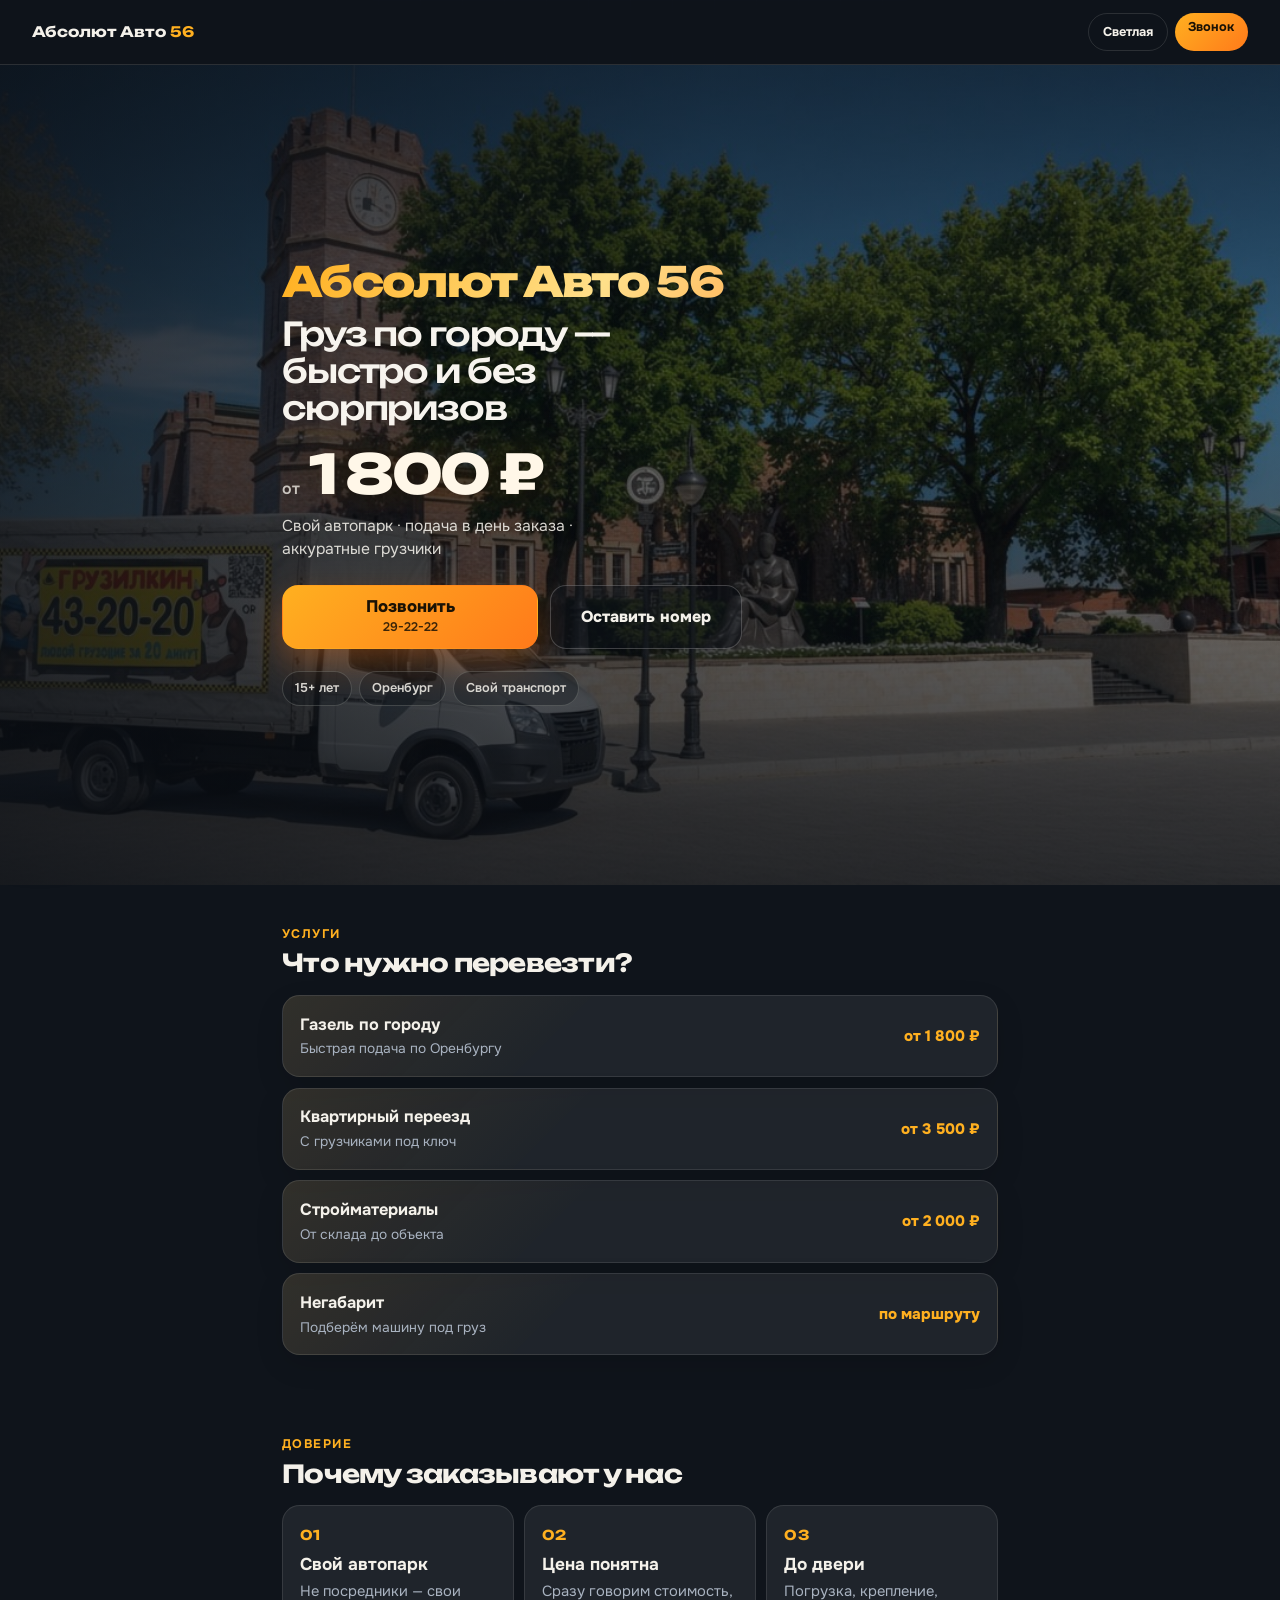
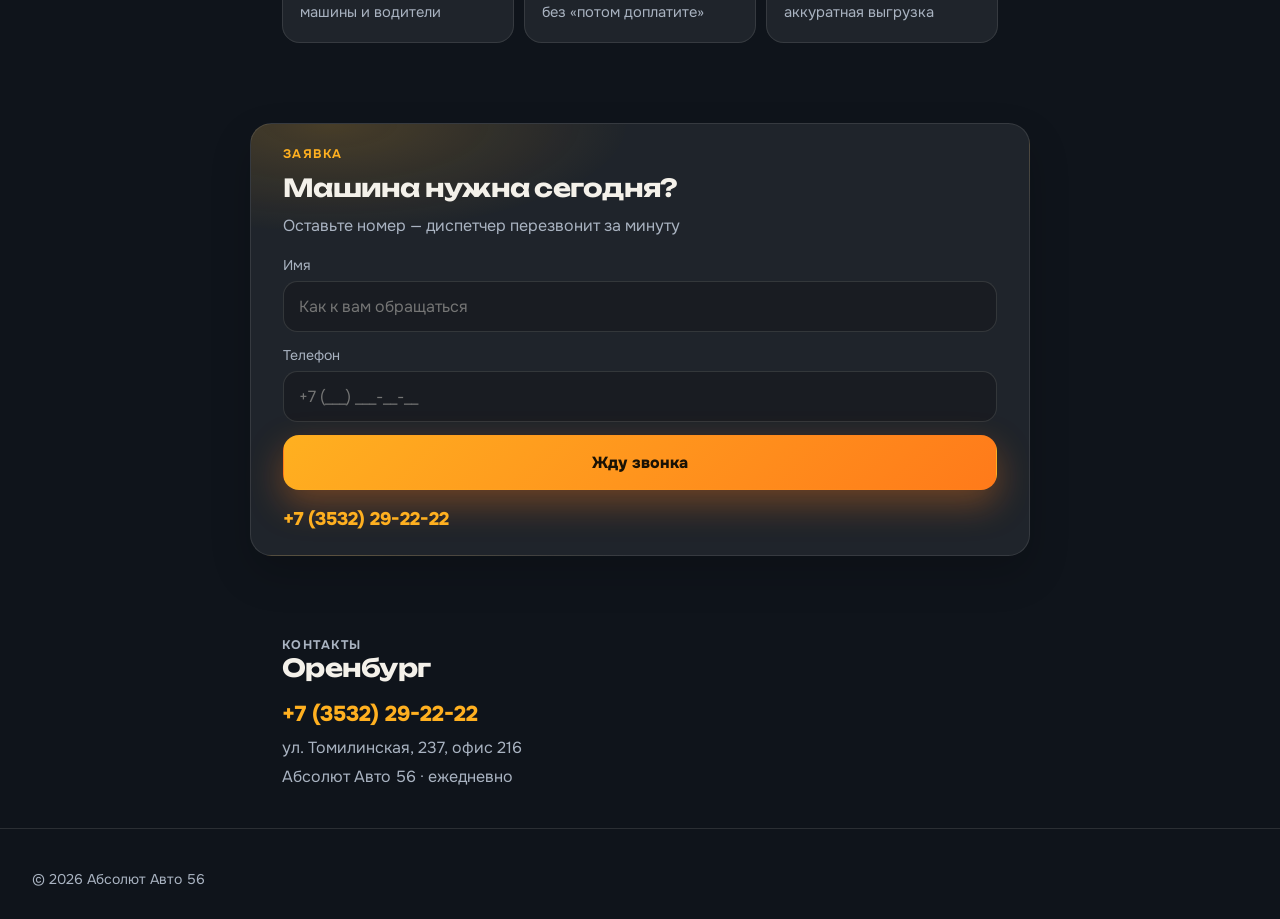
==== index.html @ f1fc77ab "Hero from user Naberezhnaya museum panoramas with gazelle." ====
<!DOCTYPE html>
<html lang="ru" data-theme="dark">
<head>
  <meta charset="UTF-8" />
  <meta name="viewport" content="width=device-width, initial-scale=1, viewport-fit=cover" />
  <title>Абсолют Авто 56 — грузоперевозки в Оренбурге</title>
  <script>
    (function () {
      try {
        var saved = localStorage.getItem("absavto-theme");
        if (saved === "dark" || saved === "light") {
          document.documentElement.setAttribute("data-theme", saved);
        }
      } catch (e) {}
    })();
  </script>
  <link rel="preconnect" href="https://fonts.googleapis.com" />
  <link rel="preconnect" href="https://fonts.gstatic.com" crossorigin />
  <link href="https://fonts.googleapis.com/css2?family=Onest:wght@400;500;600;700;800&family=Unbounded:wght@500;700;800&display=swap" rel="stylesheet" />
  <link rel="stylesheet" href="styles.css" />
</head>
<body>
  <div class="atmosphere" aria-hidden="true">
    <div class="atm-orb atm-orb-a"></div>
    <div class="atm-orb atm-orb-b"></div>
    <div class="atm-grid"></div>
    <div class="atm-road"></div>
  </div>

  <header class="top">
    <a class="brand-mark" href="#top">Абсолют Авто <span>56</span></a>
    <div class="top-actions">
      <button type="button" class="theme-toggle" id="themeToggle" aria-label="Сменить тему">
        <span class="when-light">Тёмная</span>
        <span class="when-dark">Светлая</span>
      </button>
      <a class="top-call" href="tel:+73532292222">Звонок</a>
    </div>
  </header>

  <main id="top">
    <section class="hero">
      <div class="hero-bg" aria-hidden="true">
        <img
          src="assets/hero-gazel-naberezhnaya-v2.jpg"
          alt=""
          width="1280"
          height="720"
          decoding="async"
          fetchpriority="high"
        />
      </div>
      <div class="hero-inner">
        <p class="brand-hero">Абсолют Авто 56</p>
        <h1>Груз по городу — быстро и без сюрпризов</h1>
        <div class="price-block">
          <span class="price-label">от</span>
          <span class="price-value">1 800 ₽</span>
        </div>
        <p class="lead">Свой автопарк · подача в день заказа · аккуратные грузчики</p>
        <div class="cta-row">
          <a class="btn btn-primary" href="tel:+73532292222">
            <span>Позвонить</span>
            <small>29-22-22</small>
          </a>
          <a class="btn btn-ghost" href="#order">Оставить номер</a>
        </div>
        <ul class="hero-pills" aria-label="Коротко о компании">
          <li>15+ лет</li>
          <li>Оренбург</li>
          <li>Свой транспорт</li>
        </ul>
      </div>
    </section>

    <section class="services" id="services">
      <div class="section-head">
        <p class="eyebrow">Услуги</p>
        <h2>Что нужно перевезти?</h2>
      </div>
      <ul class="service-list">
        <li>
          <div>
            <h3>Газель по городу</h3>
            <p>Быстрая подача по Оренбургу</p>
          </div>
          <span class="service-price">от 1 800 ₽</span>
        </li>
        <li>
          <div>
            <h3>Квартирный переезд</h3>
            <p>С грузчиками под ключ</p>
          </div>
          <span class="service-price">от 3 500 ₽</span>
        </li>
        <li>
          <div>
            <h3>Стройматериалы</h3>
            <p>От склада до объекта</p>
          </div>
          <span class="service-price">от 2 000 ₽</span>
        </li>
        <li>
          <div>
            <h3>Негабарит</h3>
            <p>Подберём машину под груз</p>
          </div>
          <span class="service-price">по маршруту</span>
        </li>
      </ul>
    </section>

    <section class="trust" id="why">
      <div class="section-head">
        <p class="eyebrow">Доверие</p>
        <h2>Почему заказывают у нас</h2>
      </div>
      <div class="trust-grid">
        <article>
          <span class="trust-num">01</span>
          <strong>Свой автопарк</strong>
          <p>Не посредники — свои машины и водители</p>
        </article>
        <article>
          <span class="trust-num">02</span>
          <strong>Цена понятна</strong>
          <p>Сразу говорим стоимость, без «потом доплатите»</p>
        </article>
        <article>
          <span class="trust-num">03</span>
          <strong>До двери</strong>
          <p>Погрузка, крепление, аккуратная выгрузка</p>
        </article>
      </div>
    </section>

    <section class="order" id="order">
      <div class="order-panel">
        <p class="eyebrow">Заявка</p>
        <h2>Машина нужна сегодня?</h2>
        <p class="order-lead">Оставьте номер — диспетчер перезвонит за минуту</p>
        <form class="order-form" action="#" method="post">
          <label>
            Имя
            <input type="text" name="name" placeholder="Как к вам обращаться" autocomplete="name" />
          </label>
          <label>
            Телефон
            <input type="tel" name="phone" inputmode="tel" placeholder="+7 (___) ___-__-__" autocomplete="tel" required />
          </label>
          <button class="btn btn-primary" type="submit">Жду звонка</button>
        </form>
        <a class="order-phone" href="tel:+73532292222">+7 (3532) 29-22-22</a>
      </div>
    </section>

    <section class="contacts" id="contacts">
      <div class="section-head">
        <p class="eyebrow">Контакты</p>
        <h2>Оренбург</h2>
      </div>
      <address>
        <a class="contacts-phone" href="tel:+73532292222">+7 (3532) 29-22-22</a>
        <p>ул. Томилинская, 237, офис 216</p>
        <p>Абсолют Авто 56 · ежедневно</p>
      </address>
    </section>
  </main>

  <footer class="foot">
    <p>© <span id="year"></span> Абсолют Авто 56</p>
  </footer>

  <a class="call-bar" href="tel:+73532292222">
    <span>Позвонить</span>
    <strong>29-22-22</strong>
  </a>
  <script src="script.js"></script>
</body>
</html>
---- styles.css ----
:root {
  --bg: #0f141b;
  --bg-soft: #171e28;
  --ink: #f4f1ea;
  --muted: #a9b3c1;
  --line: rgba(244, 241, 234, 0.12);
  --accent: #ffb020;
  --accent-2: #ff7a1a;
  --accent-ink: #1a1205;
  --top-bg: rgba(15, 20, 27, 0.82);
  --panel: rgba(255, 255, 255, 0.045);
  --panel-strong: rgba(255, 255, 255, 0.07);
  --panel-border: rgba(255, 255, 255, 0.1);
  --font: "Onest", system-ui, sans-serif;
  --display: "Unbounded", "Onest", sans-serif;
  --pad: 1.15rem;
  --max: 720px;
  --safe-bottom: env(safe-area-inset-bottom, 0px);
  --radius: 1.1rem;
}

html[data-theme="light"] {
  --bg: #f3f6f9;
  --bg-soft: #ffffff;
  --ink: #121820;
  --muted: #5a6675;
  --line: rgba(18, 24, 32, 0.1);
  --accent: #e89100;
  --accent-2: #ff6a00;
  --accent-ink: #ffffff;
  --top-bg: rgba(243, 246, 249, 0.88);
  --panel: #ffffff;
  --panel-strong: #ffffff;
  --panel-border: rgba(18, 24, 32, 0.08);
}

*,
*::before,
*::after {
  box-sizing: border-box;
}

html {
  scroll-behavior: smooth;
  color-scheme: dark;
}

html[data-theme="light"] {
  color-scheme: light;
}

body {
  margin: 0;
  min-height: 100%;
  font-family: var(--font);
  color: var(--ink);
  background: var(--bg);
  line-height: 1.45;
  padding-bottom: calc(5.4rem + var(--safe-bottom));
  -webkit-tap-highlight-color: transparent;
  transition: background 0.25s ease, color 0.25s ease;
}

.atmosphere {
  position: fixed;
  inset: 0;
  z-index: -1;
  overflow: hidden;
  pointer-events: none;
}

.atm-orb {
  position: absolute;
  border-radius: 50%;
  filter: blur(40px);
  opacity: 0.7;
}

.atm-orb-a {
  width: 280px;
  height: 280px;
  top: 55vh;
  right: -40px;
  opacity: 0.35;
  background: radial-gradient(circle, rgba(255, 176, 32, 0.45), transparent 70%);
  animation: drift 10s ease-in-out infinite;
}

.atm-orb-b {
  width: 240px;
  height: 240px;
  top: 70%;
  left: -80px;
  opacity: 0.28;
  background: radial-gradient(circle, rgba(70, 120, 180, 0.3), transparent 70%);
  animation: drift 12s ease-in-out infinite reverse;
}

.atm-grid {
  position: absolute;
  inset: 0;
  background-image:
    linear-gradient(rgba(255, 255, 255, 0.035) 1px, transparent 1px),
    linear-gradient(90deg, rgba(255, 255, 255, 0.035) 1px, transparent 1px);
  background-size: 42px 42px;
  mask-image: radial-gradient(circle at 50% 20%, #000 10%, transparent 70%);
  opacity: 0.5;
}

html[data-theme="light"] .atm-grid {
  background-image:
    linear-gradient(rgba(18, 24, 32, 0.04) 1px, transparent 1px),
    linear-gradient(90deg, rgba(18, 24, 32, 0.04) 1px, transparent 1px);
}

.atm-road {
  position: absolute;
  left: -10%;
  right: -10%;
  bottom: 18%;
  height: 2px;
  background: repeating-linear-gradient(
    90deg,
    var(--accent) 0 28px,
    transparent 28px 52px
  );
  opacity: 0.22;
  transform: rotate(-6deg);
}

a {
  color: inherit;
  text-decoration: none;
}

.top {
  position: sticky;
  top: 0;
  z-index: 30;
  display: flex;
  justify-content: space-between;
  align-items: center;
  gap: 0.6rem;
  padding: 0.8rem var(--pad);
  padding-top: calc(0.8rem + env(safe-area-inset-top, 0px));
  background: var(--top-bg);
  backdrop-filter: blur(16px);
  border-bottom: 1px solid var(--line);
}

.brand-mark {
  font-family: var(--display);
  font-weight: 700;
  font-size: 0.9rem;
}

.brand-mark span {
  color: var(--accent);
}

.top-actions {
  display: flex;
  gap: 0.45rem;
  align-items: center;
}

.theme-toggle,
.top-call {
  min-height: 2.4rem;
  border-radius: 999px;
  font: inherit;
  font-size: 0.8rem;
  font-weight: 700;
  padding: 0.35rem 0.85rem;
  cursor: pointer;
}

.theme-toggle {
  border: 1px solid var(--line);
  background: transparent;
  color: var(--ink);
}

.theme-toggle .when-light {
  display: none;
}

html[data-theme="light"] .theme-toggle .when-light {
  display: inline;
}

html[data-theme="light"] .theme-toggle .when-dark {
  display: none;
}

.top-call {
  border: none;
  background: linear-gradient(135deg, var(--accent), var(--accent-2));
  color: var(--accent-ink);
}

.hero {
  position: relative;
  isolation: isolate;
  min-height: calc(100svh - 4.4rem);
  display: flex;
  flex-direction: column;
  justify-content: flex-end;
  padding: 0;
  overflow: hidden;
  color: #f4f1ea;
}

.hero-bg {
  position: absolute;
  inset: 0;
  z-index: 0;
}

.hero-bg img {
  width: 100%;
  height: 100%;
  object-fit: cover;
  object-position: 52% 62%;
  transform: scale(1.04);
  animation: hero-ken 18s ease-in-out infinite alternate;
}

.hero-bg::after {
  content: "";
  position: absolute;
  inset: 0;
  background:
    linear-gradient(
      180deg,
      rgba(10, 14, 20, 0.58) 0%,
      rgba(10, 14, 20, 0.28) 38%,
      rgba(10, 14, 20, 0.78) 100%
    ),
    linear-gradient(
      105deg,
      rgba(10, 14, 20, 0.82) 0%,
      rgba(10, 14, 20, 0.35) 48%,
      rgba(10, 14, 20, 0.2) 100%
    );
}

.hero-inner {
  position: relative;
  z-index: 1;
  width: 100%;
  max-width: var(--max);
  margin: 0 auto;
  padding: 1.6rem var(--pad) 2.2rem;
  animation: rise 0.75s ease-out both;
}

.brand-hero {
  margin: 0;
  font-family: var(--display);
  font-size: clamp(1.85rem, 9vw, 2.6rem);
  font-weight: 800;
  letter-spacing: -0.04em;
  line-height: 0.98;
  background: linear-gradient(120deg, var(--accent) 0%, #ffe08a 45%, var(--accent-2) 100%);
  -webkit-background-clip: text;
  background-clip: text;
  color: transparent;
}

.hero h1 {
  margin: 0.85rem 0 0;
  font-family: var(--display);
  font-size: clamp(1.45rem, 6.8vw, 2.05rem);
  line-height: 1.12;
  letter-spacing: -0.035em;
  font-weight: 500;
  max-width: 13ch;
  color: #f7f4ee;
  text-shadow: 0 2px 22px rgba(0, 0, 0, 0.45);
}

.price-block {
  margin-top: 1.25rem;
  display: flex;
  align-items: baseline;
  gap: 0.55rem;
}

.price-label {
  color: var(--muted);
  font-size: 1rem;
  font-weight: 600;
}

.price-value {
  font-family: var(--display);
  font-size: clamp(2.4rem, 12vw, 3.4rem);
  font-weight: 800;
  letter-spacing: -0.05em;
  line-height: 1;
  color: #fff7e8;
  text-shadow: 0 2px 28px rgba(0, 0, 0, 0.45), 0 0 40px rgba(255, 176, 32, 0.2);
}

.hero .price-label {
  color: rgba(244, 241, 234, 0.78);
}

.lead {
  margin: 0.9rem 0 0;
  color: var(--muted);
  font-size: 0.98rem;
  max-width: 30ch;
}

.hero .lead {
  color: rgba(244, 241, 234, 0.88);
  text-shadow: 0 1px 16px rgba(0, 0, 0, 0.4);
}

.hero .btn-ghost {
  background: rgba(15, 20, 27, 0.42);
  border-color: rgba(244, 241, 234, 0.22);
  color: #f4f1ea;
  backdrop-filter: blur(8px);
}

.cta-row {
  display: grid;
  gap: 0.7rem;
  margin-top: 1.5rem;
}

.btn {
  display: inline-flex;
  flex-direction: column;
  align-items: center;
  justify-content: center;
  gap: 0.1rem;
  min-height: 3.45rem;
  padding: 0.75rem 1.1rem;
  border-radius: 1rem;
  border: 1px solid transparent;
  font: inherit;
  font-weight: 800;
  cursor: pointer;
  transition: transform 0.18s ease, box-shadow 0.18s ease;
}

.btn span {
  font-size: 1.05rem;
  line-height: 1.1;
}

.btn small {
  font-size: 0.78rem;
  font-weight: 600;
  opacity: 0.85;
}

.btn:active {
  transform: scale(0.98);
}

.btn-primary {
  background: linear-gradient(135deg, var(--accent), var(--accent-2));
  color: var(--accent-ink);
  box-shadow: 0 14px 34px rgba(255, 122, 26, 0.35);
}

.btn-ghost {
  border-color: var(--line);
  background: var(--panel);
  color: var(--ink);
  flex-direction: row;
}

.hero-pills {
  list-style: none;
  display: flex;
  flex-wrap: wrap;
  gap: 0.45rem;
  margin: 1.35rem 0 0;
  padding: 0;
}

.hero-pills li {
  padding: 0.45rem 0.75rem;
  border-radius: 999px;
  border: 1px solid rgba(244, 241, 234, 0.18);
  background: rgba(15, 20, 27, 0.4);
  font-size: 0.8rem;
  font-weight: 600;
  color: rgba(244, 241, 234, 0.86);
  backdrop-filter: blur(8px);
}

.eyebrow {
  margin: 0 0 0.4rem;
  font-size: 0.78rem;
  font-weight: 700;
  letter-spacing: 0.12em;
  text-transform: uppercase;
  color: var(--accent);
}

.section-head {
  max-width: var(--max);
  margin: 0 auto 1.05rem;
  padding: 0 var(--pad);
}

.section-head h2 {
  margin: 0;
  font-family: var(--display);
  font-size: 1.55rem;
  letter-spacing: -0.03em;
  line-height: 1.15;
}

.services,
.trust,
.order,
.contacts {
  padding: 2.5rem 0;
}

.service-list {
  list-style: none;
  margin: 0 auto;
  padding: 0 var(--pad);
  max-width: var(--max);
  display: grid;
  gap: 0.65rem;
}

.service-list li {
  display: flex;
  justify-content: space-between;
  align-items: center;
  gap: 0.9rem;
  padding: 1.05rem 1.05rem;
  border-radius: var(--radius);
  border: 1px solid var(--panel-border);
  background:
    linear-gradient(135deg, rgba(255, 176, 32, 0.08), transparent 40%),
    var(--panel-strong);
  box-shadow: 0 10px 28px rgba(0, 0, 0, 0.12);
}

html[data-theme="light"] .service-list li {
  box-shadow: 0 10px 24px rgba(18, 24, 32, 0.05);
}

.service-list h3 {
  margin: 0;
  font-size: 1.02rem;
  font-weight: 700;
}

.service-list p {
  margin: 0.2rem 0 0;
  color: var(--muted);
  font-size: 0.86rem;
}

.service-price {
  color: var(--accent);
  font-weight: 800;
  white-space: nowrap;
  font-size: 0.95rem;
}

.trust-grid {
  max-width: var(--max);
  margin: 0 auto;
  padding: 0 var(--pad);
  display: grid;
  gap: 0.65rem;
}

.trust-grid article {
  position: relative;
  padding: 1.15rem 1.05rem 1.15rem 1.05rem;
  border-radius: var(--radius);
  border: 1px solid var(--panel-border);
  background: var(--panel-strong);
  overflow: hidden;
}

.trust-num {
  display: block;
  margin-bottom: 0.45rem;
  font-family: var(--display);
  font-size: 0.85rem;
  font-weight: 700;
  color: var(--accent);
  letter-spacing: 0.04em;
}

.trust-grid strong {
  display: block;
  font-size: 1.08rem;
  margin-bottom: 0.25rem;
}

.trust-grid p {
  margin: 0;
  color: var(--muted);
  font-size: 0.92rem;
}

.order-panel {
  max-width: var(--max);
  margin: 0 auto;
  padding: 1.35rem var(--pad);
  border-radius: 1.35rem;
  border: 1px solid var(--panel-border);
  background:
    radial-gradient(500px 180px at 10% 0%, rgba(255, 176, 32, 0.18), transparent 60%),
    var(--panel-strong);
  box-shadow: 0 18px 40px rgba(0, 0, 0, 0.18);
}

.order-panel h2 {
  margin: 0.2rem 0 0;
  font-family: var(--display);
  font-size: 1.55rem;
  letter-spacing: -0.03em;
}

.order-lead {
  margin: 0.5rem 0 0;
  color: var(--muted);
}

.order-form {
  display: grid;
  gap: 0.8rem;
  margin-top: 1.15rem;
}

.order-form label {
  display: grid;
  gap: 0.35rem;
  font-size: 0.88rem;
  color: var(--muted);
}

.order-form input {
  min-height: 3.2rem;
  border-radius: 0.9rem;
  border: 1px solid var(--line);
  background: rgba(0, 0, 0, 0.2);
  color: var(--ink);
  padding: 0.7rem 0.95rem;
  font: inherit;
  font-size: 1rem;
}

html[data-theme="light"] .order-form input {
  background: #f3f6f9;
}

.order-form input:focus {
  outline: 2px solid rgba(255, 176, 32, 0.55);
  outline-offset: 1px;
}

.order-phone {
  display: inline-block;
  margin-top: 1rem;
  color: var(--accent);
  font-weight: 800;
  font-size: 1.15rem;
}

.contacts address {
  max-width: var(--max);
  margin: 0 auto;
  padding: 0 var(--pad);
  font-style: normal;
  display: grid;
  gap: 0.35rem;
}

.contacts-phone {
  color: var(--accent);
  font-weight: 800;
  font-size: 1.35rem;
}

.contacts p {
  margin: 0;
  color: var(--muted);
}

.foot {
  padding: 1.6rem var(--pad) calc(1rem + var(--safe-bottom));
  border-top: 1px solid var(--line);
  color: var(--muted);
  font-size: 0.88rem;
}

.call-bar {
  position: fixed;
  left: 0.75rem;
  right: 0.75rem;
  bottom: calc(0.7rem + var(--safe-bottom));
  z-index: 40;
  display: flex;
  align-items: center;
  justify-content: center;
  gap: 0.55rem;
  min-height: 3.35rem;
  border-radius: 999px;
  background: linear-gradient(135deg, var(--accent), var(--accent-2));
  color: var(--accent-ink);
  font-weight: 800;
  box-shadow: 0 16px 36px rgba(255, 122, 26, 0.4);
}

.call-bar strong {
  font-family: var(--display);
  letter-spacing: -0.02em;
}

@media (min-width: 760px) {
  :root {
    --pad: 2rem;
    --max: 780px;
  }

  .hero {
    min-height: min(92svh, 820px);
    justify-content: center;
  }

  .hero-inner {
    padding: 4.5rem var(--pad) 3.4rem;
  }

  .hero-bg img {
    object-position: 48% 58%;
  }

  .cta-row {
    grid-template-columns: 1.2fr 0.9fr;
    max-width: 460px;
  }

  .call-bar {
    display: none;
  }

  body {
    padding-bottom: 0;
  }

  .trust-grid {
    grid-template-columns: repeat(3, 1fr);
  }
}

@keyframes rise {
  from {
    opacity: 0;
    transform: translateY(18px);
  }
  to {
    opacity: 1;
    transform: translateY(0);
  }
}

@keyframes drift {
  0%,
  100% {
    transform: translate(0, 0);
  }
  50% {
    transform: translate(-16px, 12px);
  }
}

@keyframes hero-ken {
  from {
    transform: scale(1.04) translate(0, 0);
  }
  to {
    transform: scale(1.1) translate(-1.2%, 1%);
  }
}

@media (prefers-reduced-motion: reduce) {
  *,
  *::before,
  *::after {
    animation: none !important;
    transition: none !important;
  }
}
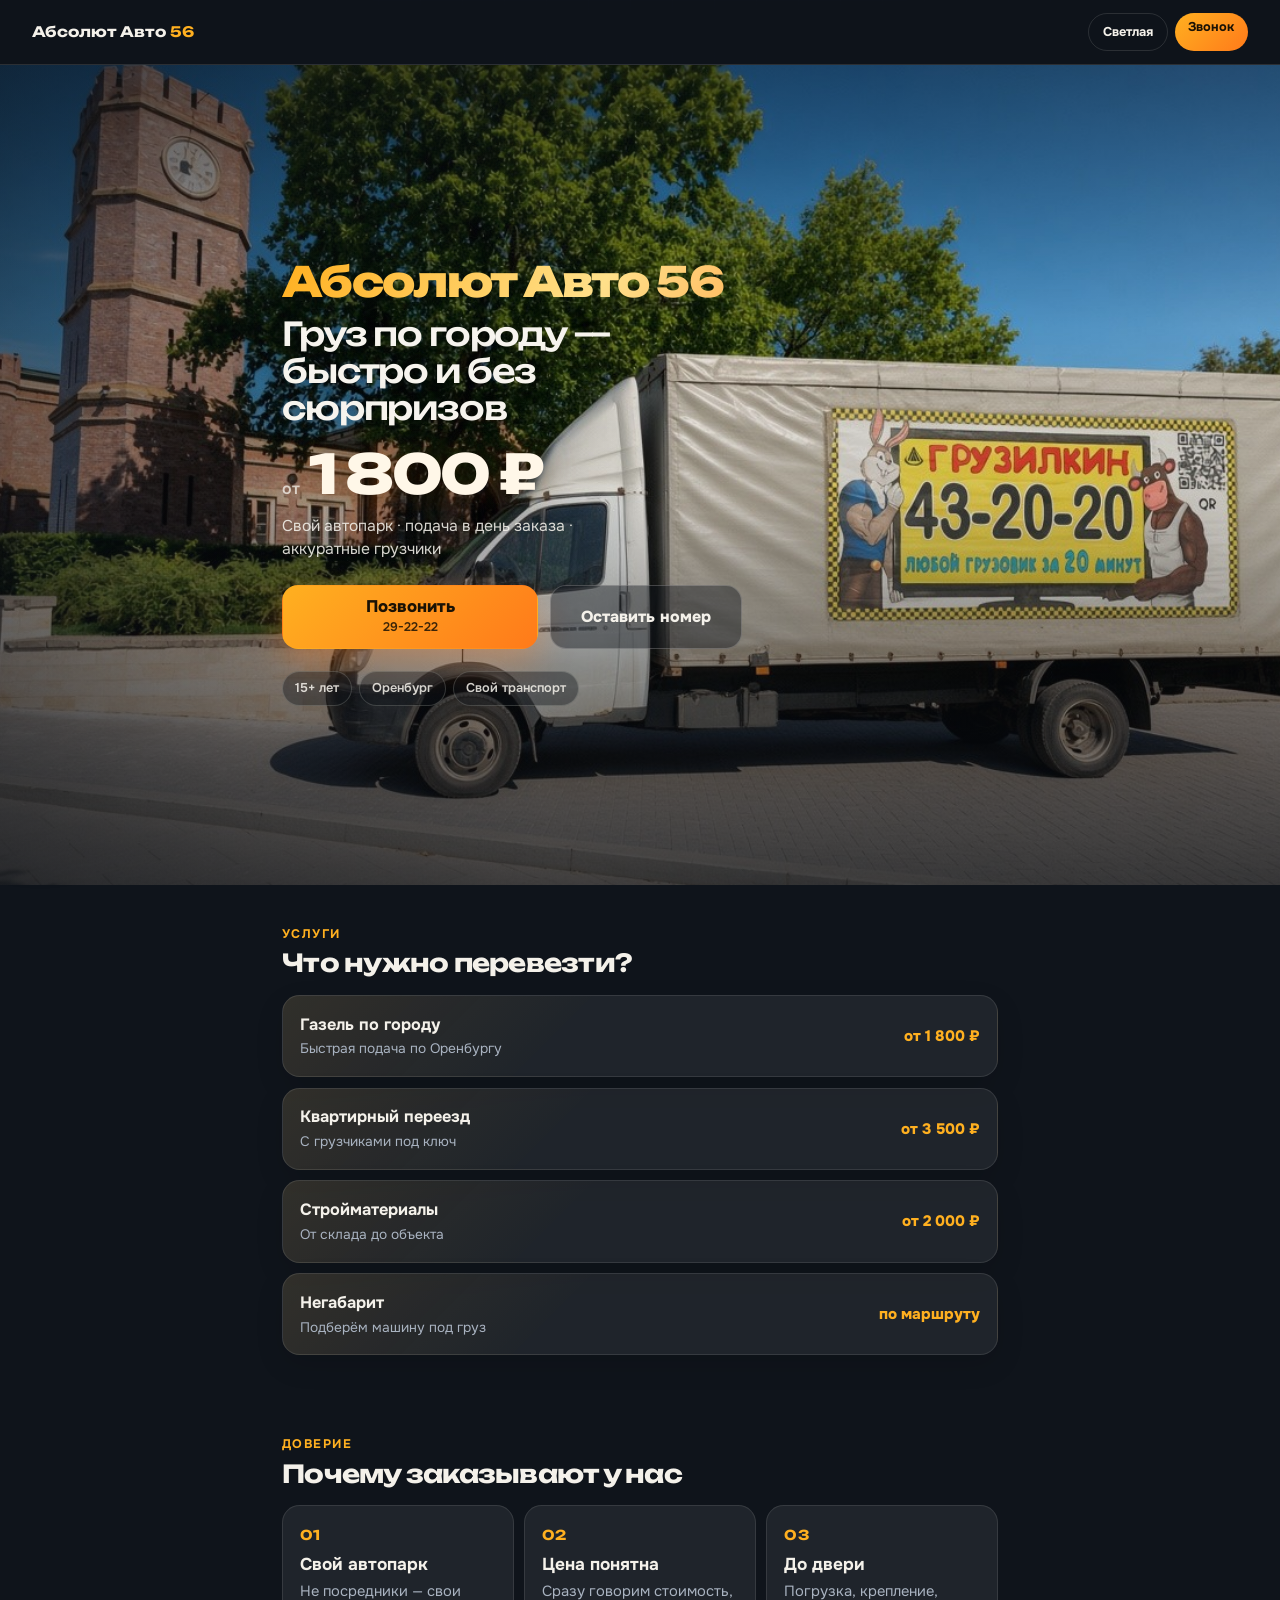
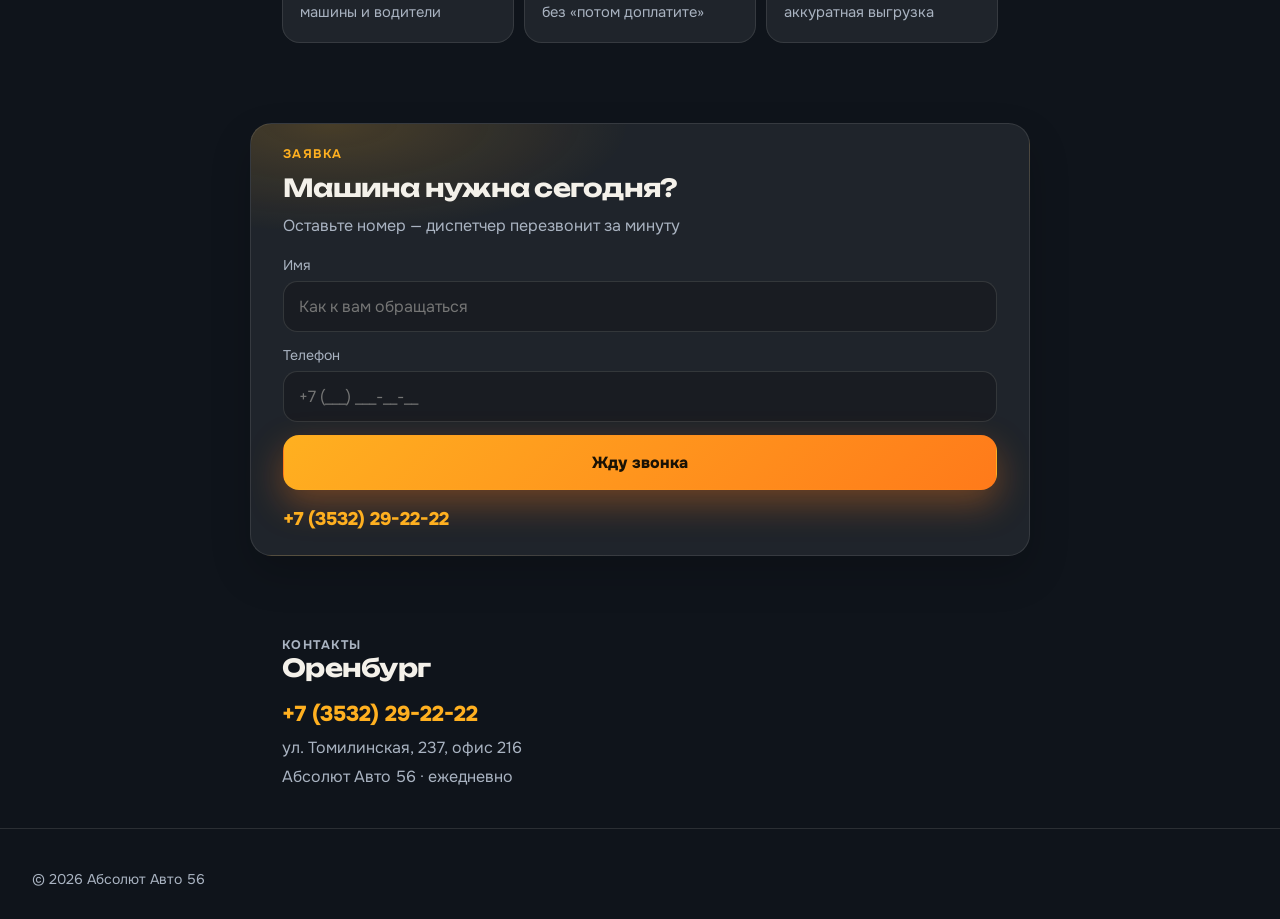
==== commit abac4e09: "Keep Gruzilkin banner readable over hero museum background." ====
--- a/index.html
+++ b/index.html
@@ -42,7 +42,7 @@
     <section class="hero">
       <div class="hero-bg" aria-hidden="true">
         <img
-          src="assets/hero-gazel-naberezhnaya-v2.jpg"
+          src="assets/hero-gazel-clear-banner.jpg"
           alt=""
           width="1280"
           height="720"
--- a/styles.css
+++ b/styles.css
@@ -221,8 +221,8 @@
   width: 100%;
   height: 100%;
   object-fit: cover;
-  object-position: 52% 62%;
-  transform: scale(1.04);
+  object-position: 62% 70%;
+  transform: scale(1.02);
   animation: hero-ken 18s ease-in-out infinite alternate;
 }
 
@@ -230,18 +230,20 @@
   content: "";
   position: absolute;
   inset: 0;
+  pointer-events: none;
   background:
     linear-gradient(
       180deg,
-      rgba(10, 14, 20, 0.58) 0%,
-      rgba(10, 14, 20, 0.28) 38%,
-      rgba(10, 14, 20, 0.78) 100%
+      rgba(10, 14, 20, 0.42) 0%,
+      rgba(10, 14, 20, 0.08) 32%,
+      rgba(10, 14, 20, 0.12) 52%,
+      rgba(10, 14, 20, 0.72) 100%
     ),
     linear-gradient(
-      105deg,
-      rgba(10, 14, 20, 0.82) 0%,
-      rgba(10, 14, 20, 0.35) 48%,
-      rgba(10, 14, 20, 0.2) 100%
+      100deg,
+      rgba(10, 14, 20, 0.55) 0%,
+      rgba(10, 14, 20, 0.18) 28%,
+      rgba(10, 14, 20, 0) 48%
     );
 }
 
@@ -642,7 +644,7 @@
   }
 
   .hero-bg img {
-    object-position: 48% 58%;
+    object-position: 58% 65%;
   }
 
   .cta-row {
@@ -686,10 +688,10 @@
 
 @keyframes hero-ken {
   from {
-    transform: scale(1.04) translate(0, 0);
+    transform: scale(1.03) translate(0, 0);
   }
   to {
-    transform: scale(1.1) translate(-1.2%, 1%);
+    transform: scale(1.07) translate(0.6%, 0.4%);
   }
 }
 
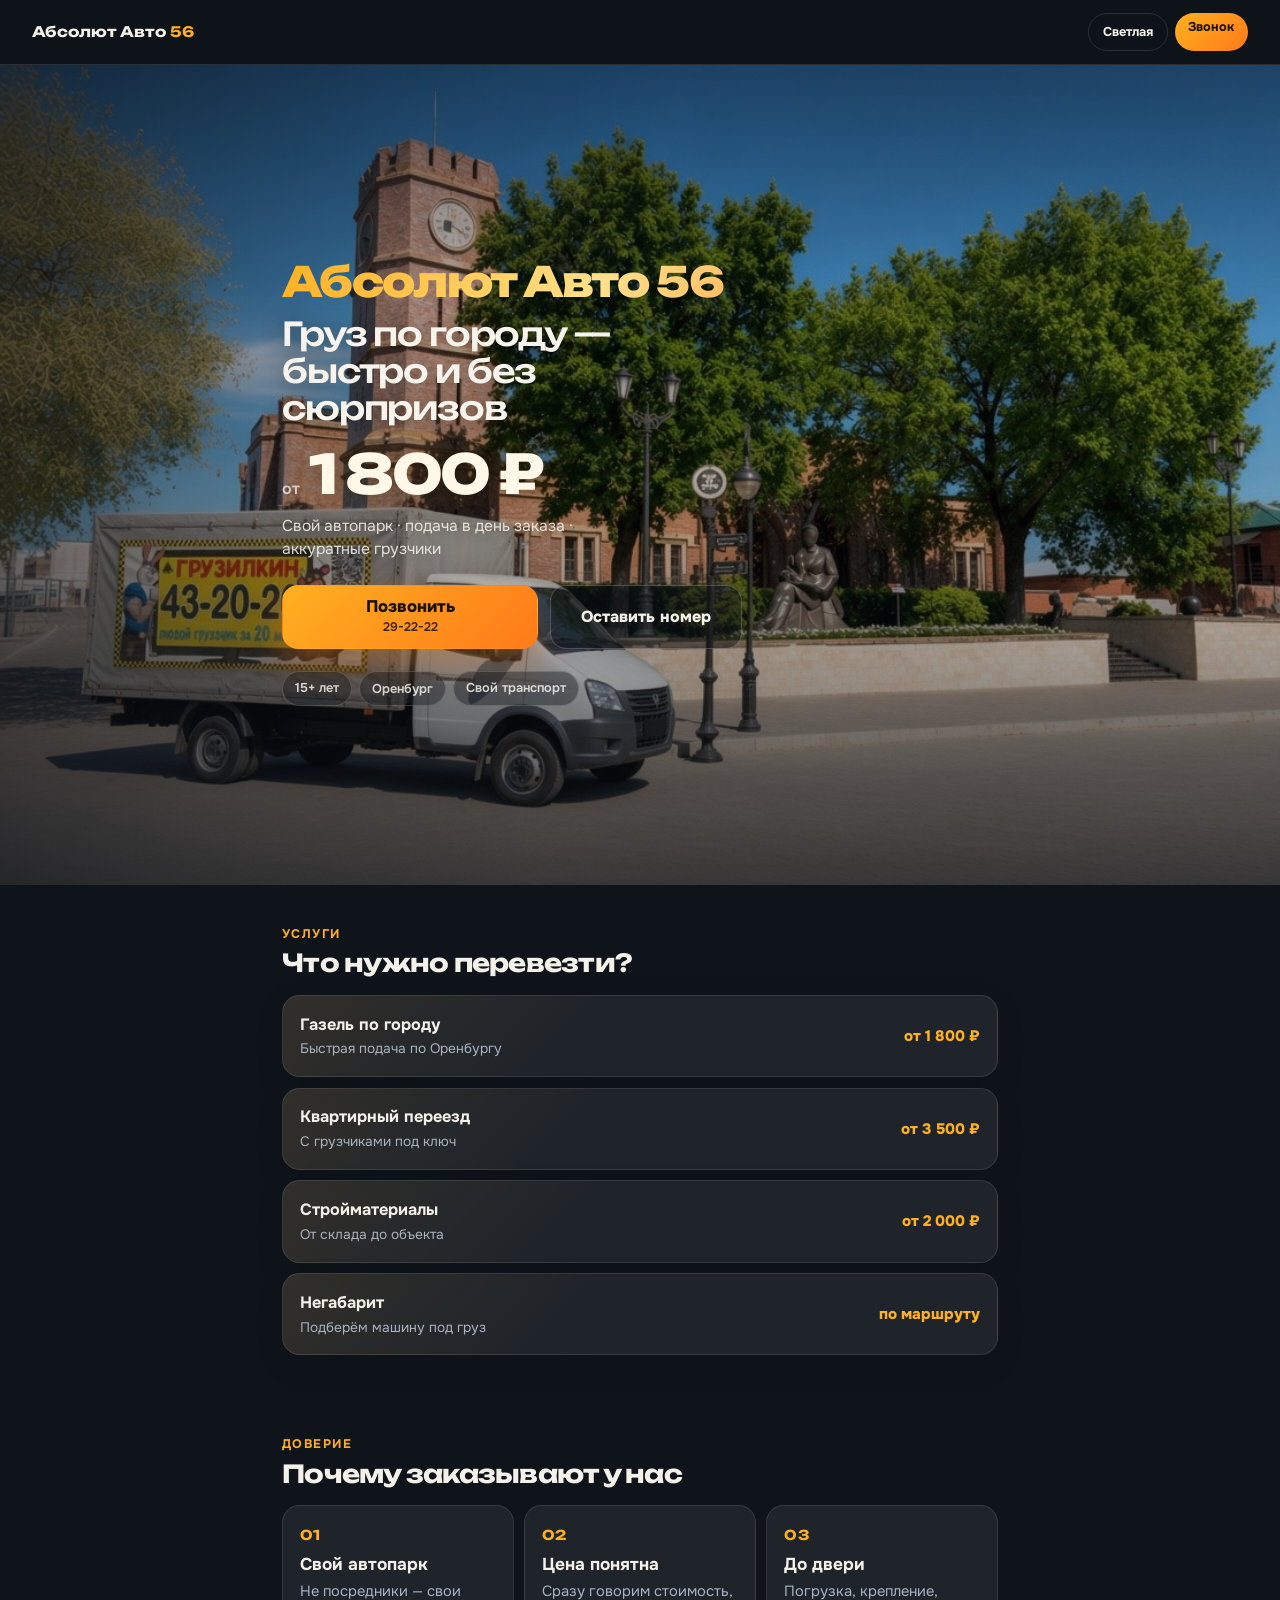
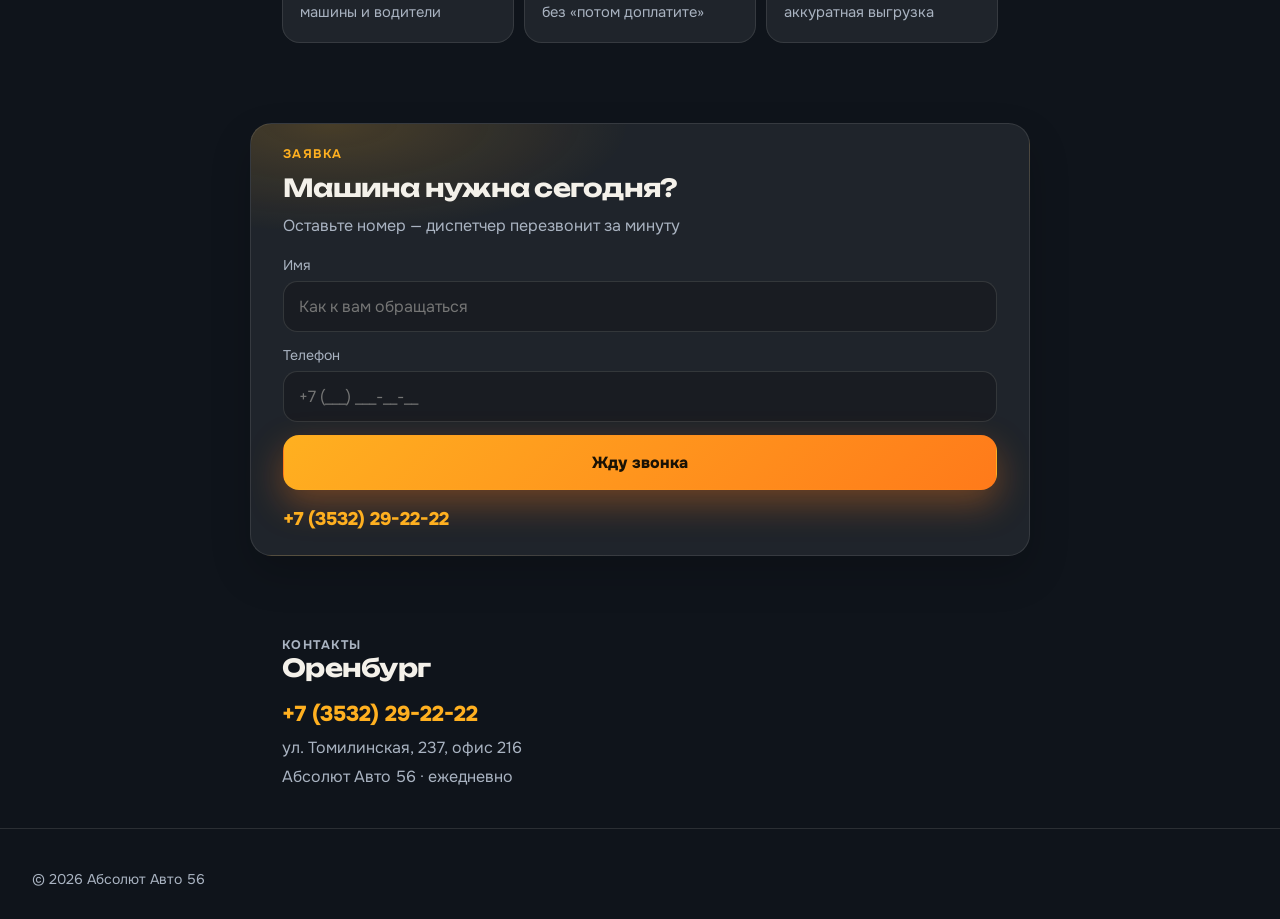
==== commit 785cd0c2: "Restore panorama hero and pull gazelle inward from the edge." ====
--- a/index.html
+++ b/index.html
@@ -42,7 +42,7 @@
     <section class="hero">
       <div class="hero-bg" aria-hidden="true">
         <img
-          src="assets/hero-gazel-clear-banner.jpg"
+          src="assets/hero-gazel-naberezhnaya-v4.jpg"
           alt=""
           width="1280"
           height="720"
--- a/styles.css
+++ b/styles.css
@@ -221,9 +221,9 @@
   width: 100%;
   height: 100%;
   object-fit: cover;
-  object-position: 62% 70%;
-  transform: scale(1.02);
-  animation: hero-ken 18s ease-in-out infinite alternate;
+  object-position: 46% 72%;
+  transform: scale(1.01);
+  animation: hero-ken 22s ease-in-out infinite alternate;
 }
 
 .hero-bg::after {
@@ -644,7 +644,7 @@
   }
 
   .hero-bg img {
-    object-position: 58% 65%;
+    object-position: 40% 65%;
   }
 
   .cta-row {
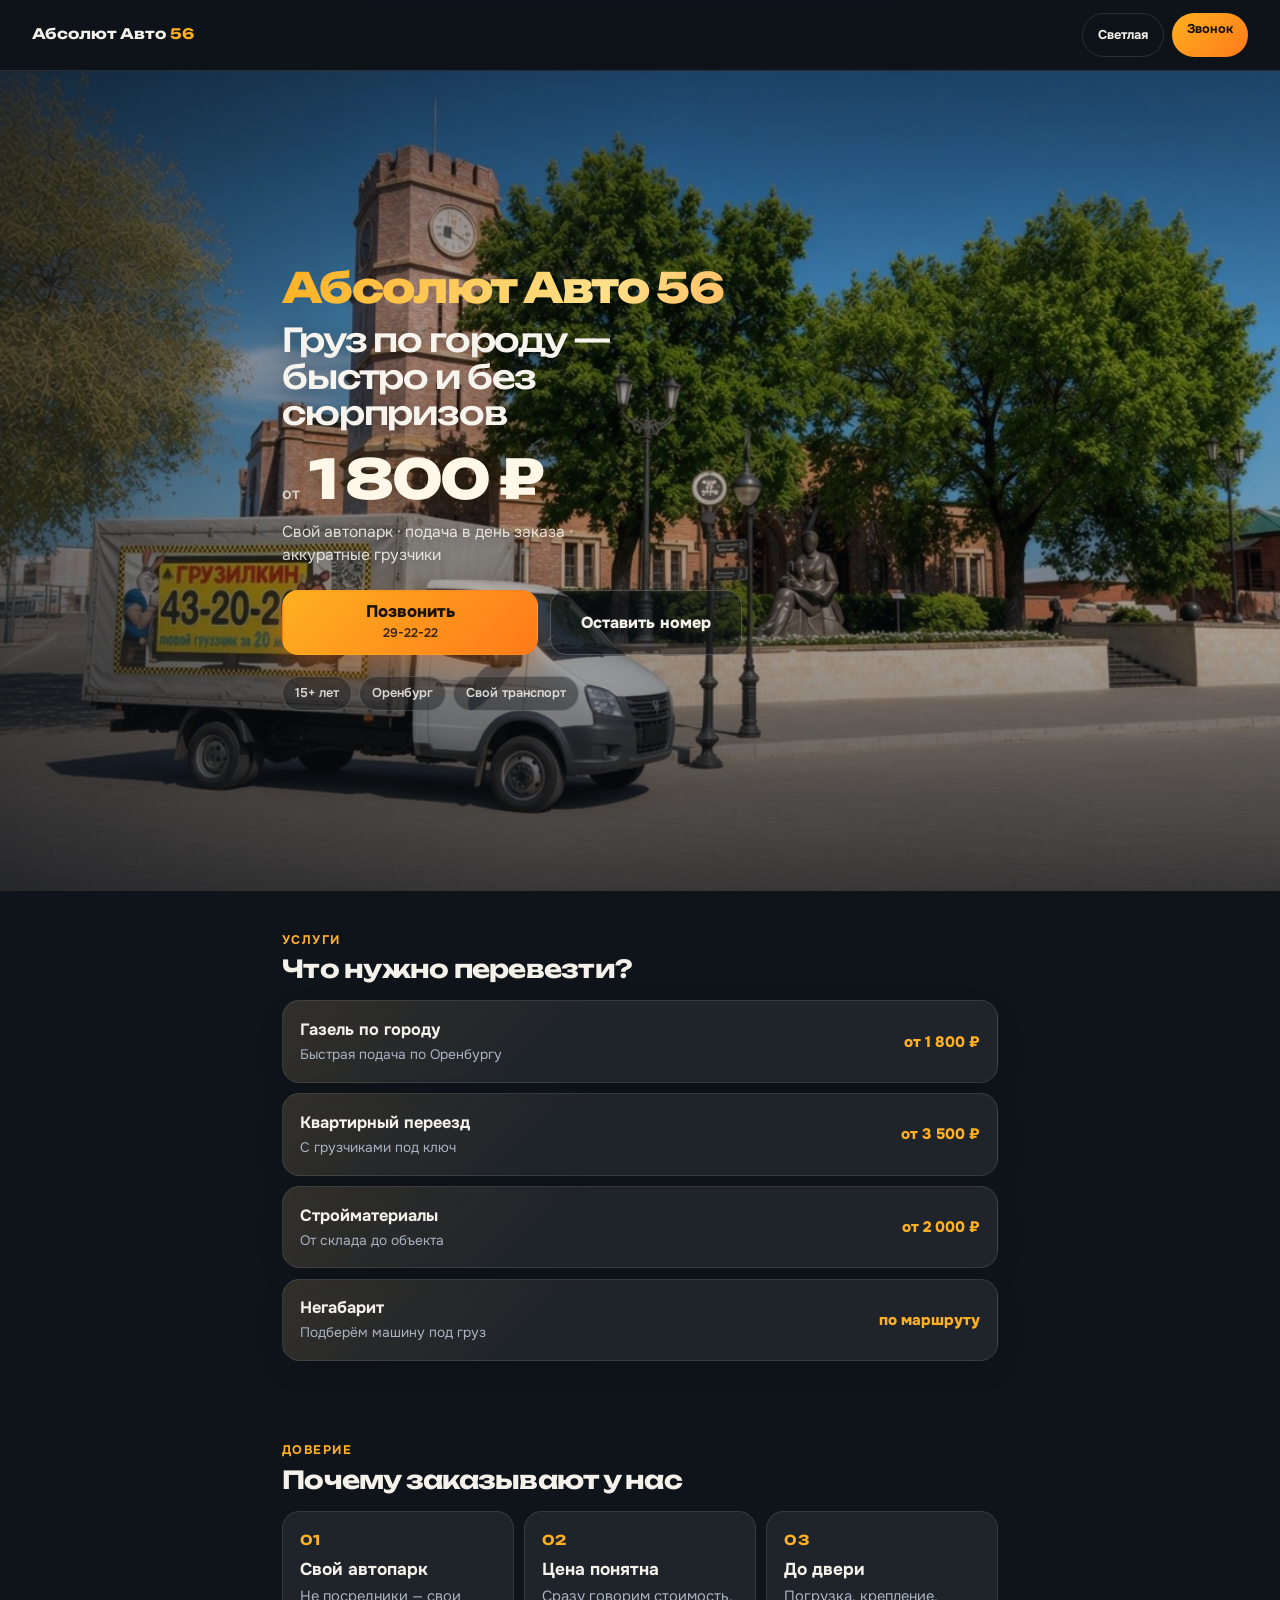
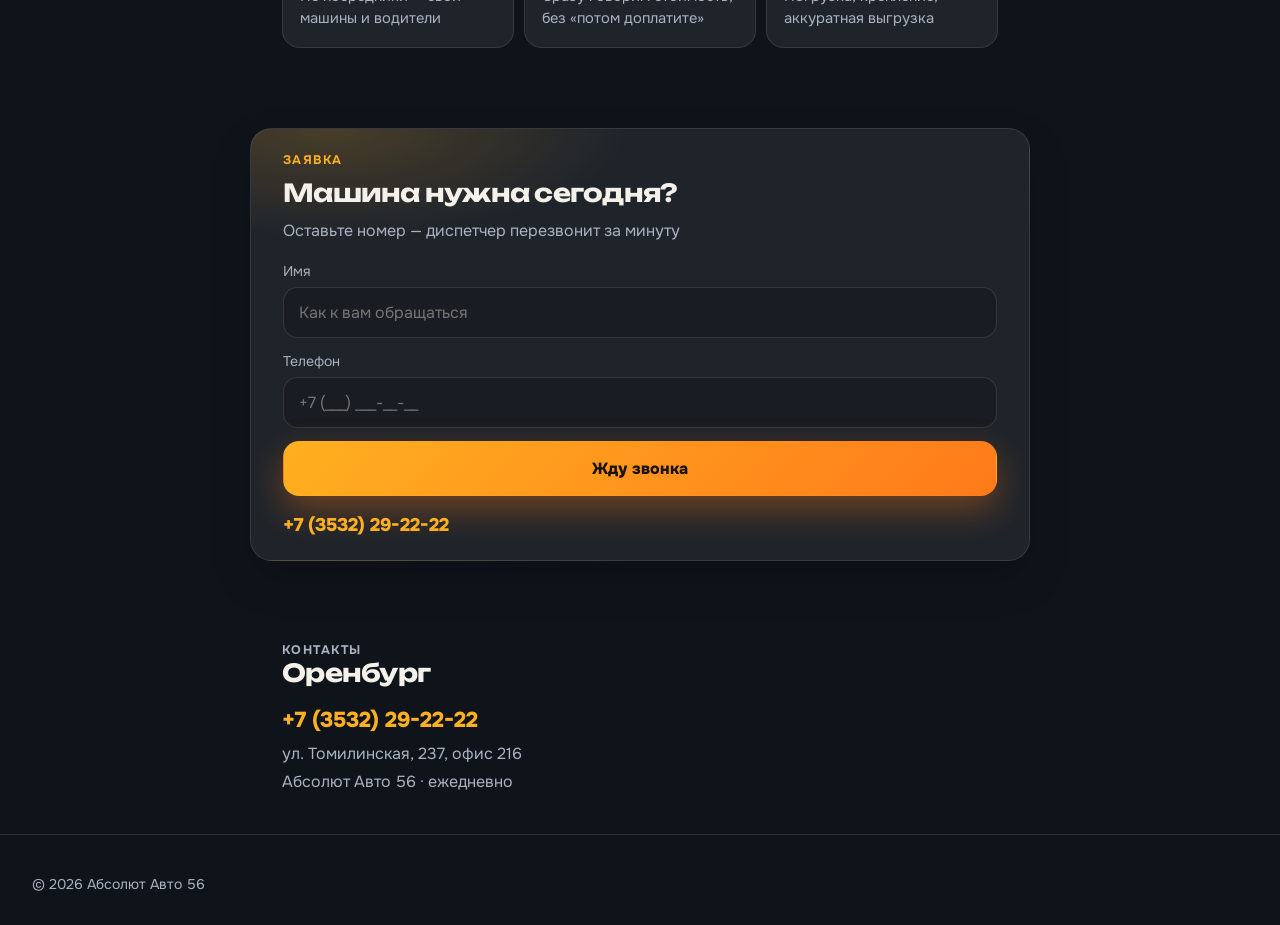
==== commit c0b412f9: "iPhone-ready preview: cache-bust assets, safe areas, hero framing." ====
--- a/index.html
+++ b/index.html
@@ -3,6 +3,11 @@
 <head>
   <meta charset="UTF-8" />
   <meta name="viewport" content="width=device-width, initial-scale=1, viewport-fit=cover" />
+  <meta name="theme-color" content="#0f141b" media="(prefers-color-scheme: dark)" />
+  <meta name="theme-color" content="#f3f6f9" media="(prefers-color-scheme: light)" />
+  <meta name="apple-mobile-web-app-capable" content="yes" />
+  <meta name="apple-mobile-web-app-status-bar-style" content="black-translucent" />
+  <meta name="format-detection" content="telephone=yes" />
   <title>Абсолют Авто 56 — грузоперевозки в Оренбурге</title>
   <script>
     (function () {
@@ -17,7 +22,7 @@
   <link rel="preconnect" href="https://fonts.googleapis.com" />
   <link rel="preconnect" href="https://fonts.gstatic.com" crossorigin />
   <link href="https://fonts.googleapis.com/css2?family=Onest:wght@400;500;600;700;800&family=Unbounded:wght@500;700;800&display=swap" rel="stylesheet" />
-  <link rel="stylesheet" href="styles.css" />
+  <link rel="stylesheet" href="styles.css?v=5" />
 </head>
 <body>
   <div class="atmosphere" aria-hidden="true">
@@ -42,7 +47,7 @@
     <section class="hero">
       <div class="hero-bg" aria-hidden="true">
         <img
-          src="assets/hero-gazel-naberezhnaya-v4.jpg"
+          src="assets/hero-gazel-naberezhnaya-v4.jpg?v=5"
           alt=""
           width="1280"
           height="720"
--- a/styles.css
+++ b/styles.css
@@ -166,13 +166,16 @@
 
 .theme-toggle,
 .top-call {
-  min-height: 2.4rem;
+  min-height: 2.75rem;
+  min-width: 2.75rem;
   border-radius: 999px;
   font: inherit;
   font-size: 0.8rem;
   font-weight: 700;
-  padding: 0.35rem 0.85rem;
+  padding: 0.45rem 0.95rem;
   cursor: pointer;
+  -webkit-user-select: none;
+  user-select: none;
 }
 
 .theme-toggle {
@@ -202,6 +205,7 @@
 .hero {
   position: relative;
   isolation: isolate;
+  min-height: calc(100vh - 4.4rem);
   min-height: calc(100svh - 4.4rem);
   display: flex;
   flex-direction: column;
@@ -221,7 +225,8 @@
   width: 100%;
   height: 100%;
   object-fit: cover;
-  object-position: 46% 72%;
+  /* iPhone portrait: keep gazelle + Gruzilkin banner in frame */
+  object-position: 38% 78%;
   transform: scale(1.01);
   animation: hero-ken 22s ease-in-out infinite alternate;
 }
@@ -253,7 +258,7 @@
   width: 100%;
   max-width: var(--max);
   margin: 0 auto;
-  padding: 1.6rem var(--pad) 2.2rem;
+  padding: 1.6rem var(--pad) calc(5.2rem + var(--safe-bottom));
   animation: rise 0.75s ease-out both;
 }
 
@@ -607,20 +612,21 @@
 
 .call-bar {
   position: fixed;
-  left: 0.75rem;
-  right: 0.75rem;
+  left: max(0.75rem, env(safe-area-inset-left, 0px));
+  right: max(0.75rem, env(safe-area-inset-right, 0px));
   bottom: calc(0.7rem + var(--safe-bottom));
   z-index: 40;
   display: flex;
   align-items: center;
   justify-content: center;
   gap: 0.55rem;
-  min-height: 3.35rem;
+  min-height: 3.5rem;
   border-radius: 999px;
   background: linear-gradient(135deg, var(--accent), var(--accent-2));
   color: var(--accent-ink);
   font-weight: 800;
   box-shadow: 0 16px 36px rgba(255, 122, 26, 0.4);
+  -webkit-tap-highlight-color: transparent;
 }
 
 .call-bar strong {
@@ -703,3 +709,17 @@
     transition: none !important;
   }
 }
+
+@supports (-webkit-touch-callout: none) {
+  .hero {
+    min-height: calc(100vh - 4.4rem);
+    min-height: -webkit-fill-available;
+    min-height: calc(100svh - 4.4rem);
+  }
+
+  .btn,
+  .call-bar,
+  .top-call {
+    cursor: default;
+  }
+}
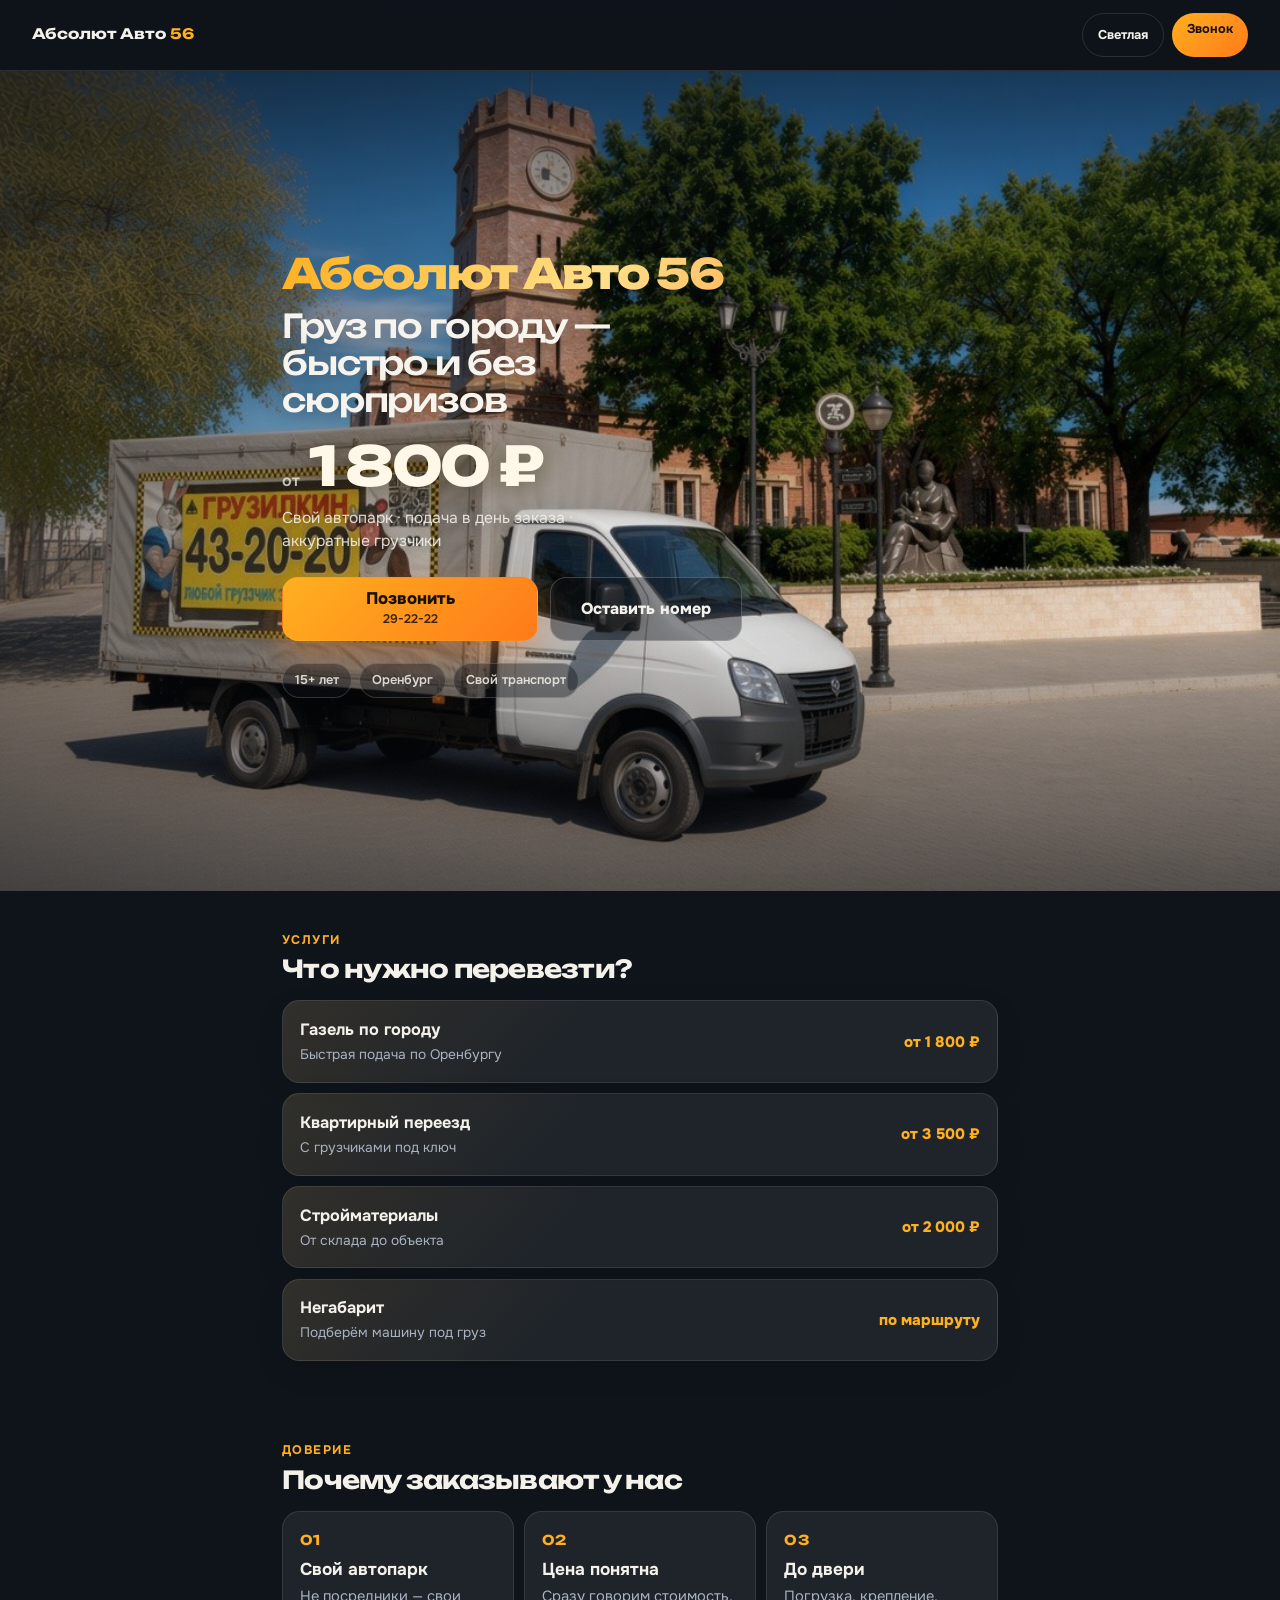
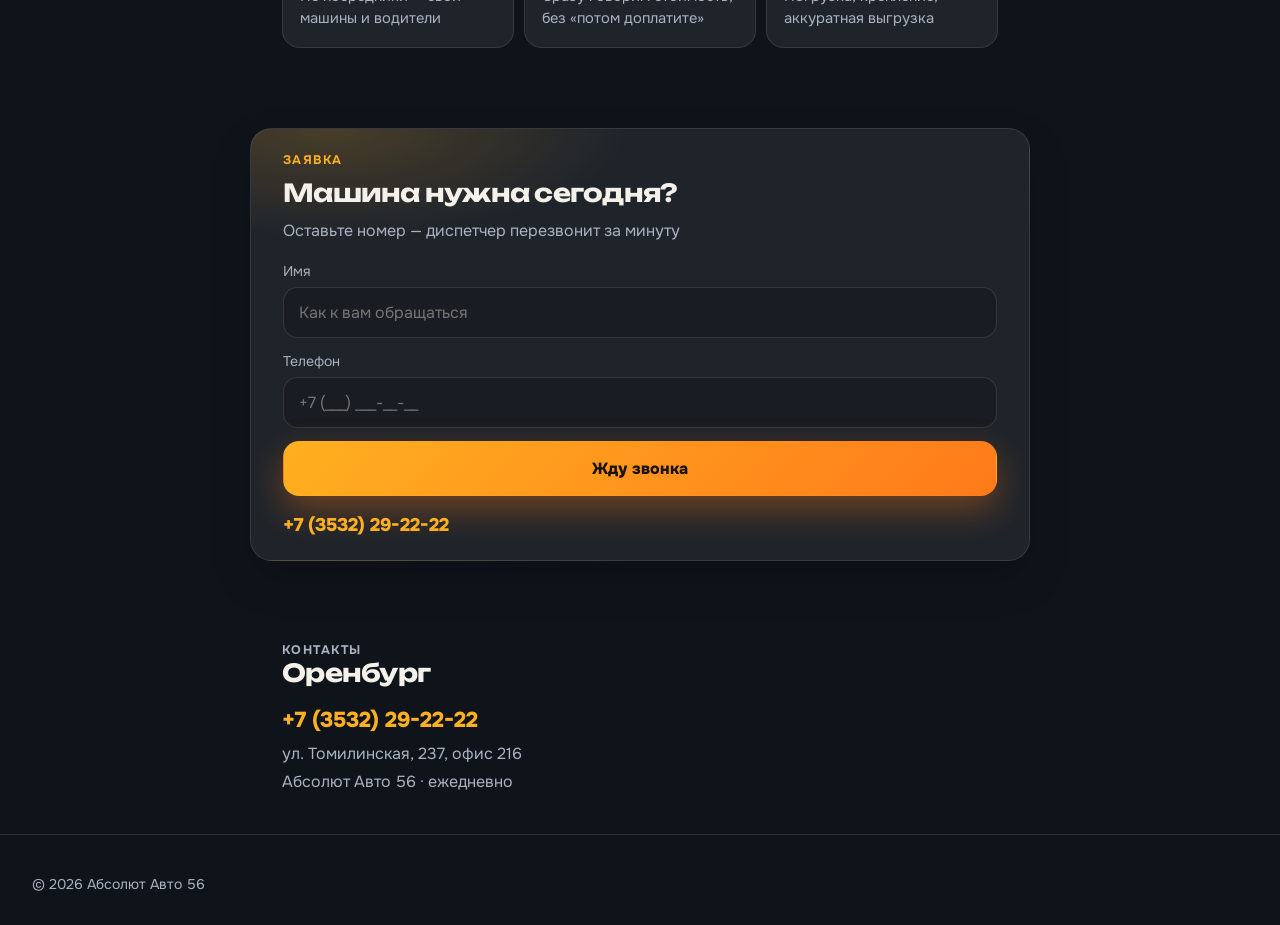
==== commit 2454ac10: "Hero: push gazelle forward, lift text, ease overlay for ad visibility." ====
--- a/index.html
+++ b/index.html
@@ -22,7 +22,7 @@
   <link rel="preconnect" href="https://fonts.googleapis.com" />
   <link rel="preconnect" href="https://fonts.gstatic.com" crossorigin />
   <link href="https://fonts.googleapis.com/css2?family=Onest:wght@400;500;600;700;800&family=Unbounded:wght@500;700;800&display=swap" rel="stylesheet" />
-  <link rel="stylesheet" href="styles.css?v=5" />
+  <link rel="stylesheet" href="styles.css?v=6" />
 </head>
 <body>
   <div class="atmosphere" aria-hidden="true">
@@ -47,7 +47,7 @@
     <section class="hero">
       <div class="hero-bg" aria-hidden="true">
         <img
-          src="assets/hero-gazel-naberezhnaya-v4.jpg?v=5"
+          src="assets/hero-gazel-forward.jpg?v=6"
           alt=""
           width="1280"
           height="720"
--- a/styles.css
+++ b/styles.css
@@ -209,7 +209,7 @@
   min-height: calc(100svh - 4.4rem);
   display: flex;
   flex-direction: column;
-  justify-content: flex-end;
+  justify-content: flex-start;
   padding: 0;
   overflow: hidden;
   color: #f4f1ea;
@@ -225,9 +225,9 @@
   width: 100%;
   height: 100%;
   object-fit: cover;
-  /* iPhone portrait: keep gazelle + Gruzilkin banner in frame */
-  object-position: 38% 78%;
-  transform: scale(1.01);
+  /* van forward; keep Gruzilkin banner readable */
+  object-position: 42% 70%;
+  transform: scale(1.02);
   animation: hero-ken 22s ease-in-out infinite alternate;
 }
 
@@ -239,16 +239,17 @@
   background:
     linear-gradient(
       180deg,
-      rgba(10, 14, 20, 0.42) 0%,
-      rgba(10, 14, 20, 0.08) 32%,
-      rgba(10, 14, 20, 0.12) 52%,
-      rgba(10, 14, 20, 0.72) 100%
+      rgba(10, 14, 20, 0.55) 0%,
+      rgba(10, 14, 20, 0.22) 18%,
+      rgba(10, 14, 20, 0.05) 42%,
+      rgba(10, 14, 20, 0.08) 68%,
+      rgba(10, 14, 20, 0.55) 100%
     ),
     linear-gradient(
-      100deg,
-      rgba(10, 14, 20, 0.55) 0%,
-      rgba(10, 14, 20, 0.18) 28%,
-      rgba(10, 14, 20, 0) 48%
+      105deg,
+      rgba(10, 14, 20, 0.4) 0%,
+      rgba(10, 14, 20, 0.12) 32%,
+      rgba(10, 14, 20, 0) 55%
     );
 }
 
@@ -258,7 +259,7 @@
   width: 100%;
   max-width: var(--max);
   margin: 0 auto;
-  padding: 1.6rem var(--pad) calc(5.2rem + var(--safe-bottom));
+  padding: clamp(1.2rem, 4vh, 2.2rem) var(--pad) calc(5.2rem + var(--safe-bottom));
   animation: rise 0.75s ease-out both;
 }
 
@@ -650,7 +651,11 @@
   }
 
   .hero-bg img {
-    object-position: 40% 65%;
+    object-position: 45% 62%;
+  }
+
+  .hero-inner {
+    padding-top: 2.8rem;
   }
 
   .cta-row {
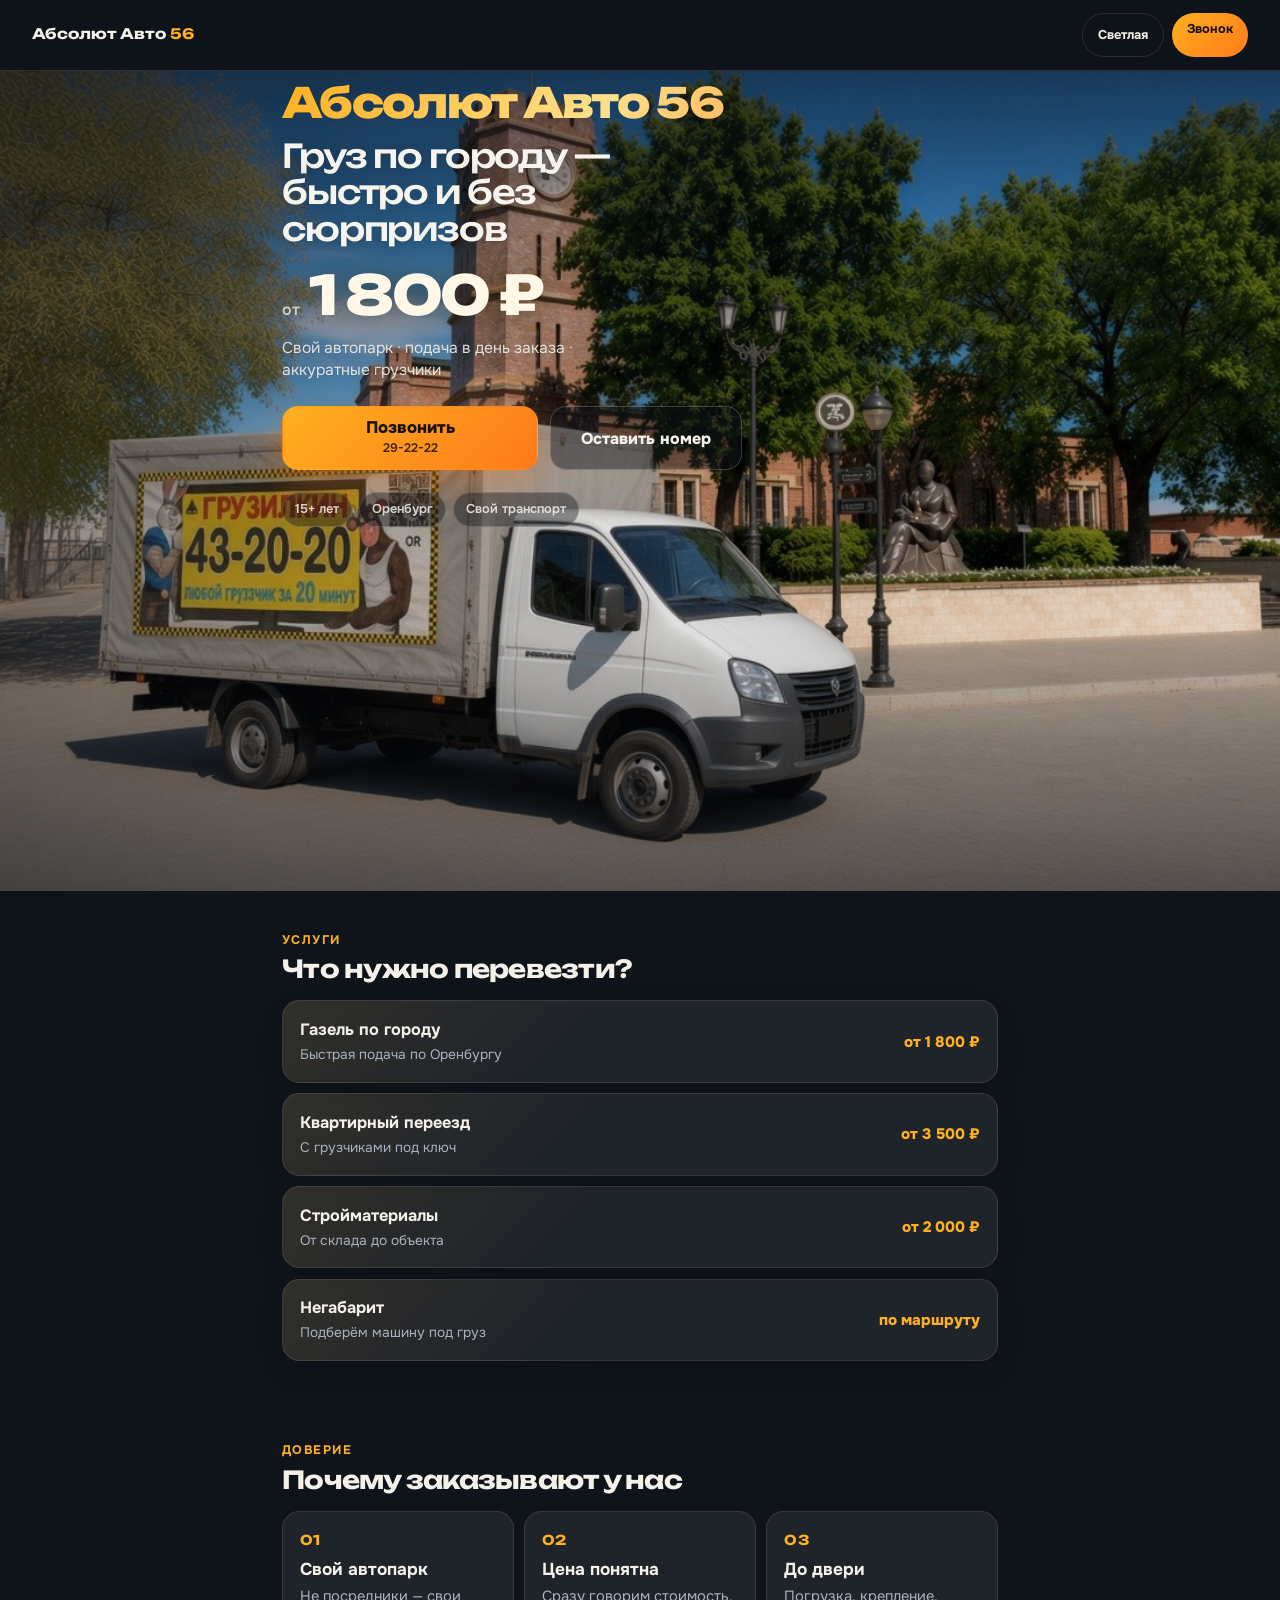
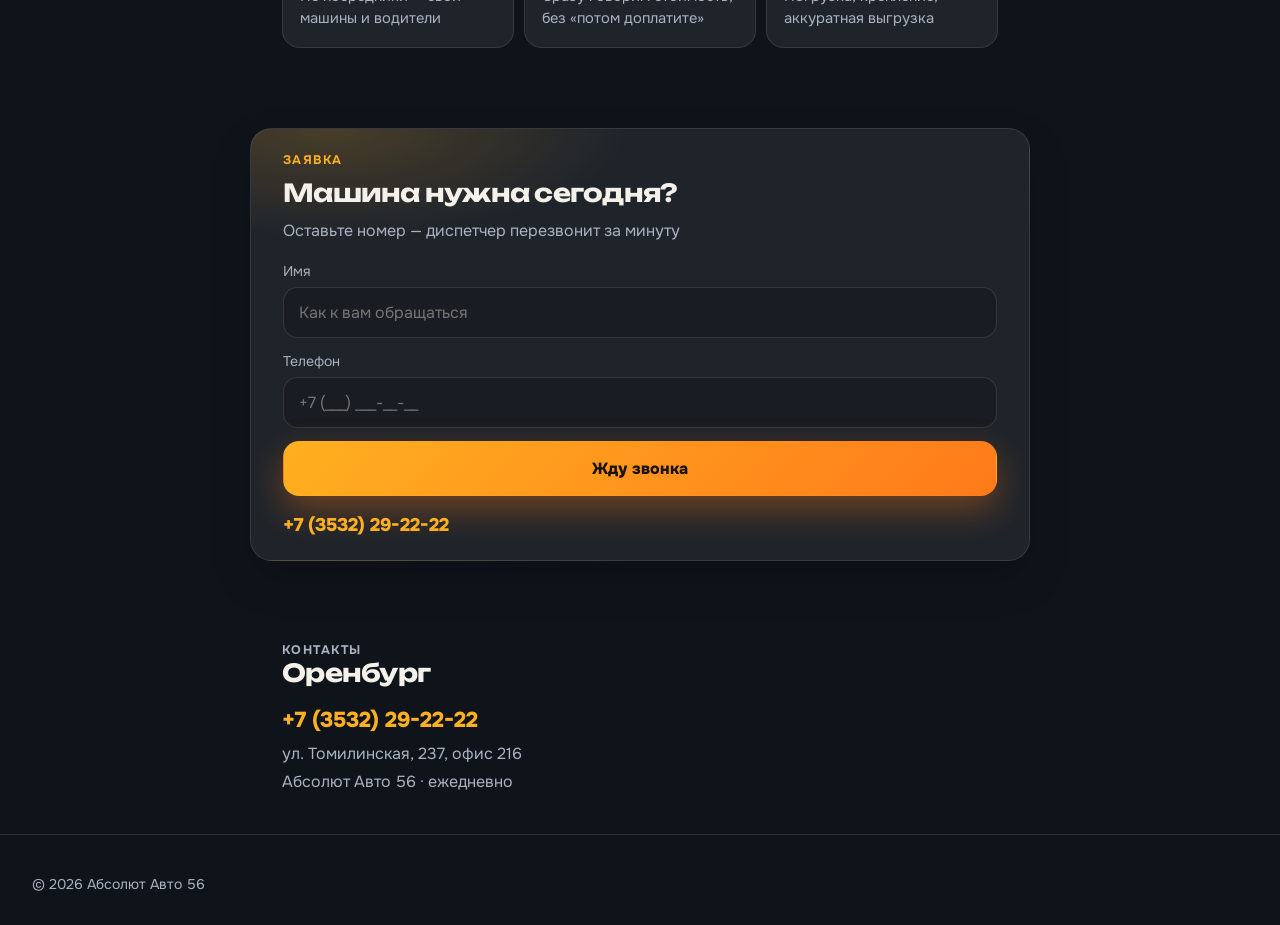
==== commit 8006265e: "Raise hero brand text higher under the header." ====
--- a/index.html
+++ b/index.html
@@ -22,7 +22,7 @@
   <link rel="preconnect" href="https://fonts.googleapis.com" />
   <link rel="preconnect" href="https://fonts.gstatic.com" crossorigin />
   <link href="https://fonts.googleapis.com/css2?family=Onest:wght@400;500;600;700;800&family=Unbounded:wght@500;700;800&display=swap" rel="stylesheet" />
-  <link rel="stylesheet" href="styles.css?v=6" />
+  <link rel="stylesheet" href="styles.css?v=7" />
 </head>
 <body>
   <div class="atmosphere" aria-hidden="true">
--- a/styles.css
+++ b/styles.css
@@ -259,7 +259,8 @@
   width: 100%;
   max-width: var(--max);
   margin: 0 auto;
-  padding: clamp(1.2rem, 4vh, 2.2rem) var(--pad) calc(5.2rem + var(--safe-bottom));
+  /* text higher under sticky header */
+  padding: 0.35rem var(--pad) calc(5.2rem + var(--safe-bottom));
   animation: rise 0.75s ease-out both;
 }
 
@@ -643,19 +644,15 @@
 
   .hero {
     min-height: min(92svh, 820px);
-    justify-content: center;
+    justify-content: flex-start;
   }
 
   .hero-inner {
-    padding: 4.5rem var(--pad) 3.4rem;
+    padding: 0.8rem var(--pad) 3.4rem;
   }
 
   .hero-bg img {
     object-position: 45% 62%;
-  }
-
-  .hero-inner {
-    padding-top: 2.8rem;
   }
 
   .cta-row {
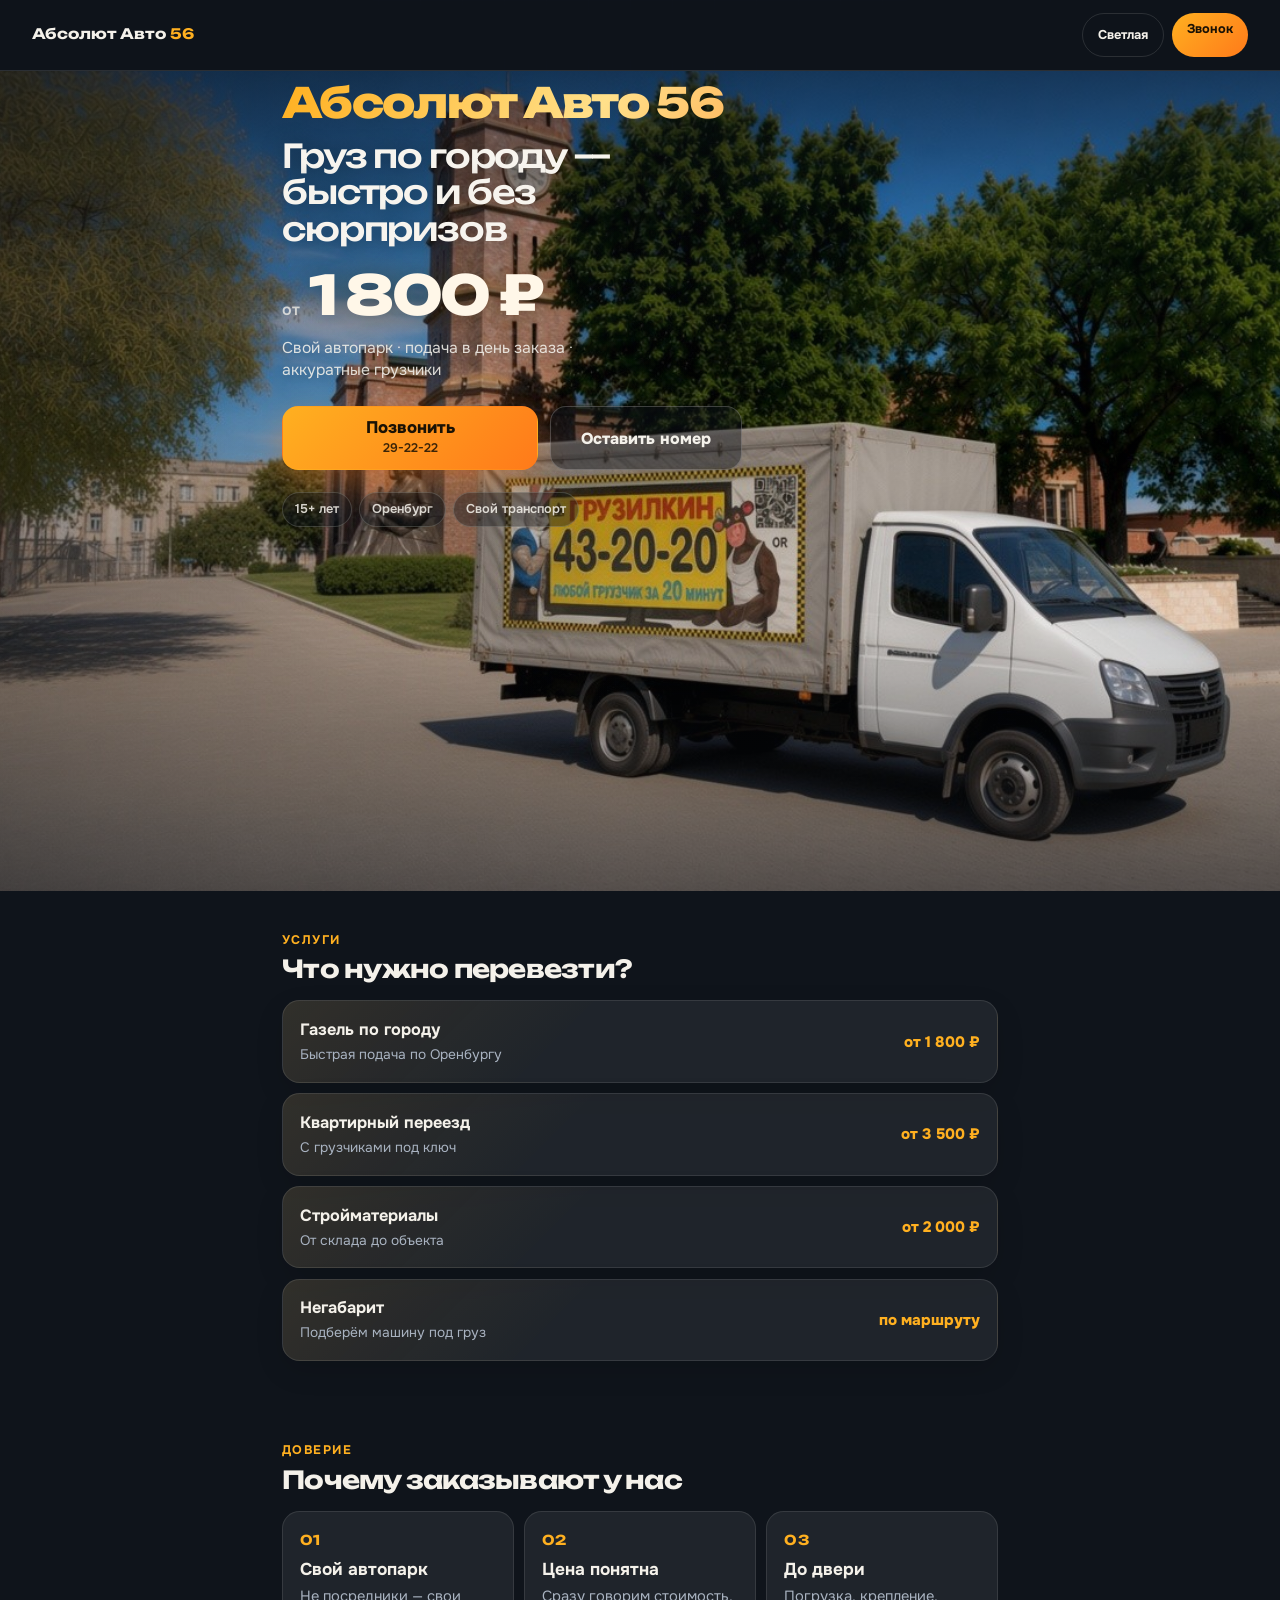
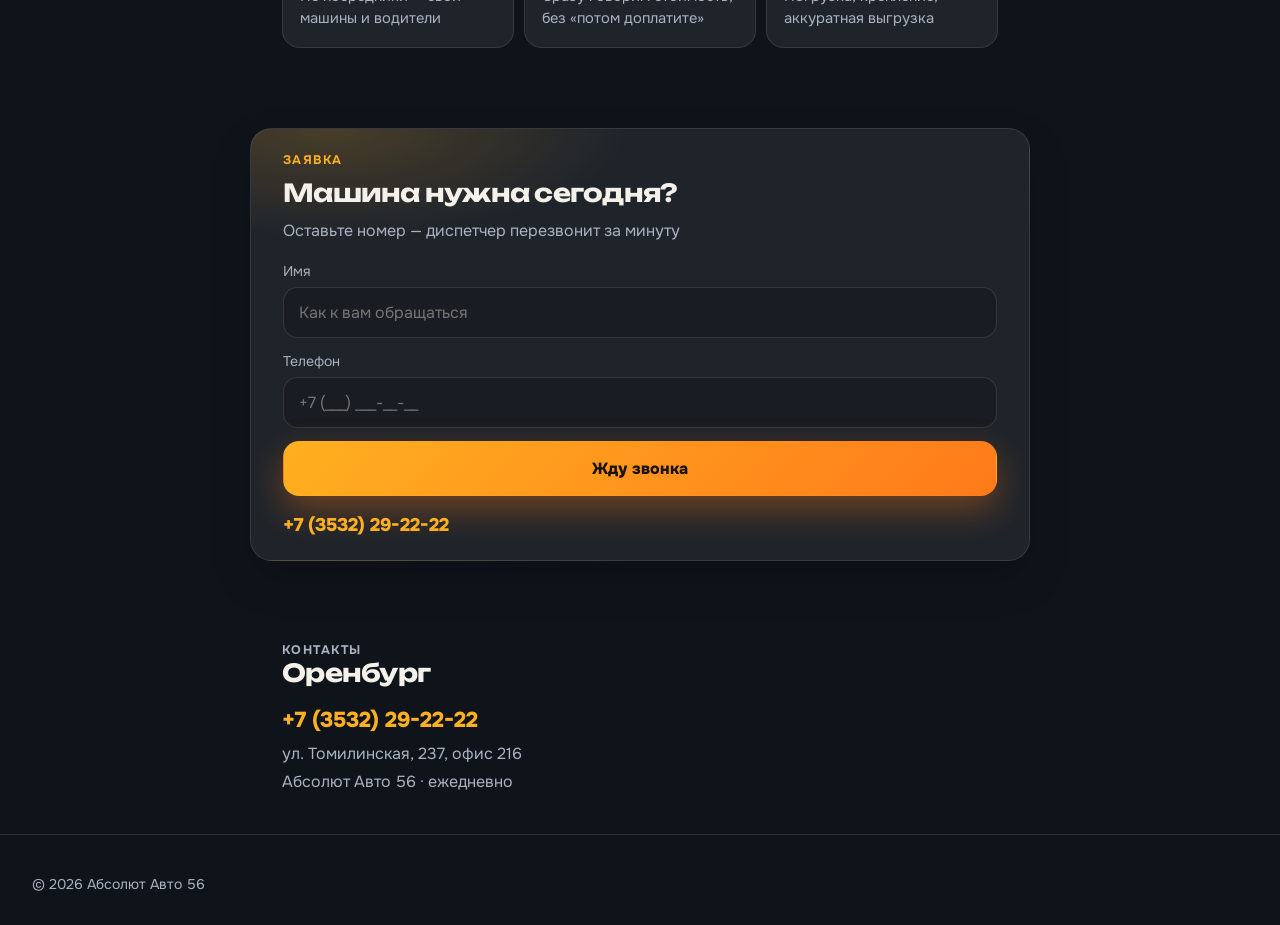
==== commit eb50b641: "Move hero gazelle further right to free left for brand text." ====
--- a/index.html
+++ b/index.html
@@ -22,7 +22,7 @@
   <link rel="preconnect" href="https://fonts.googleapis.com" />
   <link rel="preconnect" href="https://fonts.gstatic.com" crossorigin />
   <link href="https://fonts.googleapis.com/css2?family=Onest:wght@400;500;600;700;800&family=Unbounded:wght@500;700;800&display=swap" rel="stylesheet" />
-  <link rel="stylesheet" href="styles.css?v=7" />
+  <link rel="stylesheet" href="styles.css?v=8" />
 </head>
 <body>
   <div class="atmosphere" aria-hidden="true">
@@ -47,7 +47,7 @@
     <section class="hero">
       <div class="hero-bg" aria-hidden="true">
         <img
-          src="assets/hero-gazel-forward.jpg?v=6"
+          src="assets/hero-gazel-right.jpg?v=8"
           alt=""
           width="1280"
           height="720"
--- a/styles.css
+++ b/styles.css
@@ -225,8 +225,8 @@
   width: 100%;
   height: 100%;
   object-fit: cover;
-  /* van forward; keep Gruzilkin banner readable */
-  object-position: 42% 70%;
+  /* truck on the right; leave left for brand text */
+  object-position: 62% 68%;
   transform: scale(1.02);
   animation: hero-ken 22s ease-in-out infinite alternate;
 }
@@ -652,7 +652,7 @@
   }
 
   .hero-bg img {
-    object-position: 45% 62%;
+    object-position: 58% 60%;
   }
 
   .cta-row {
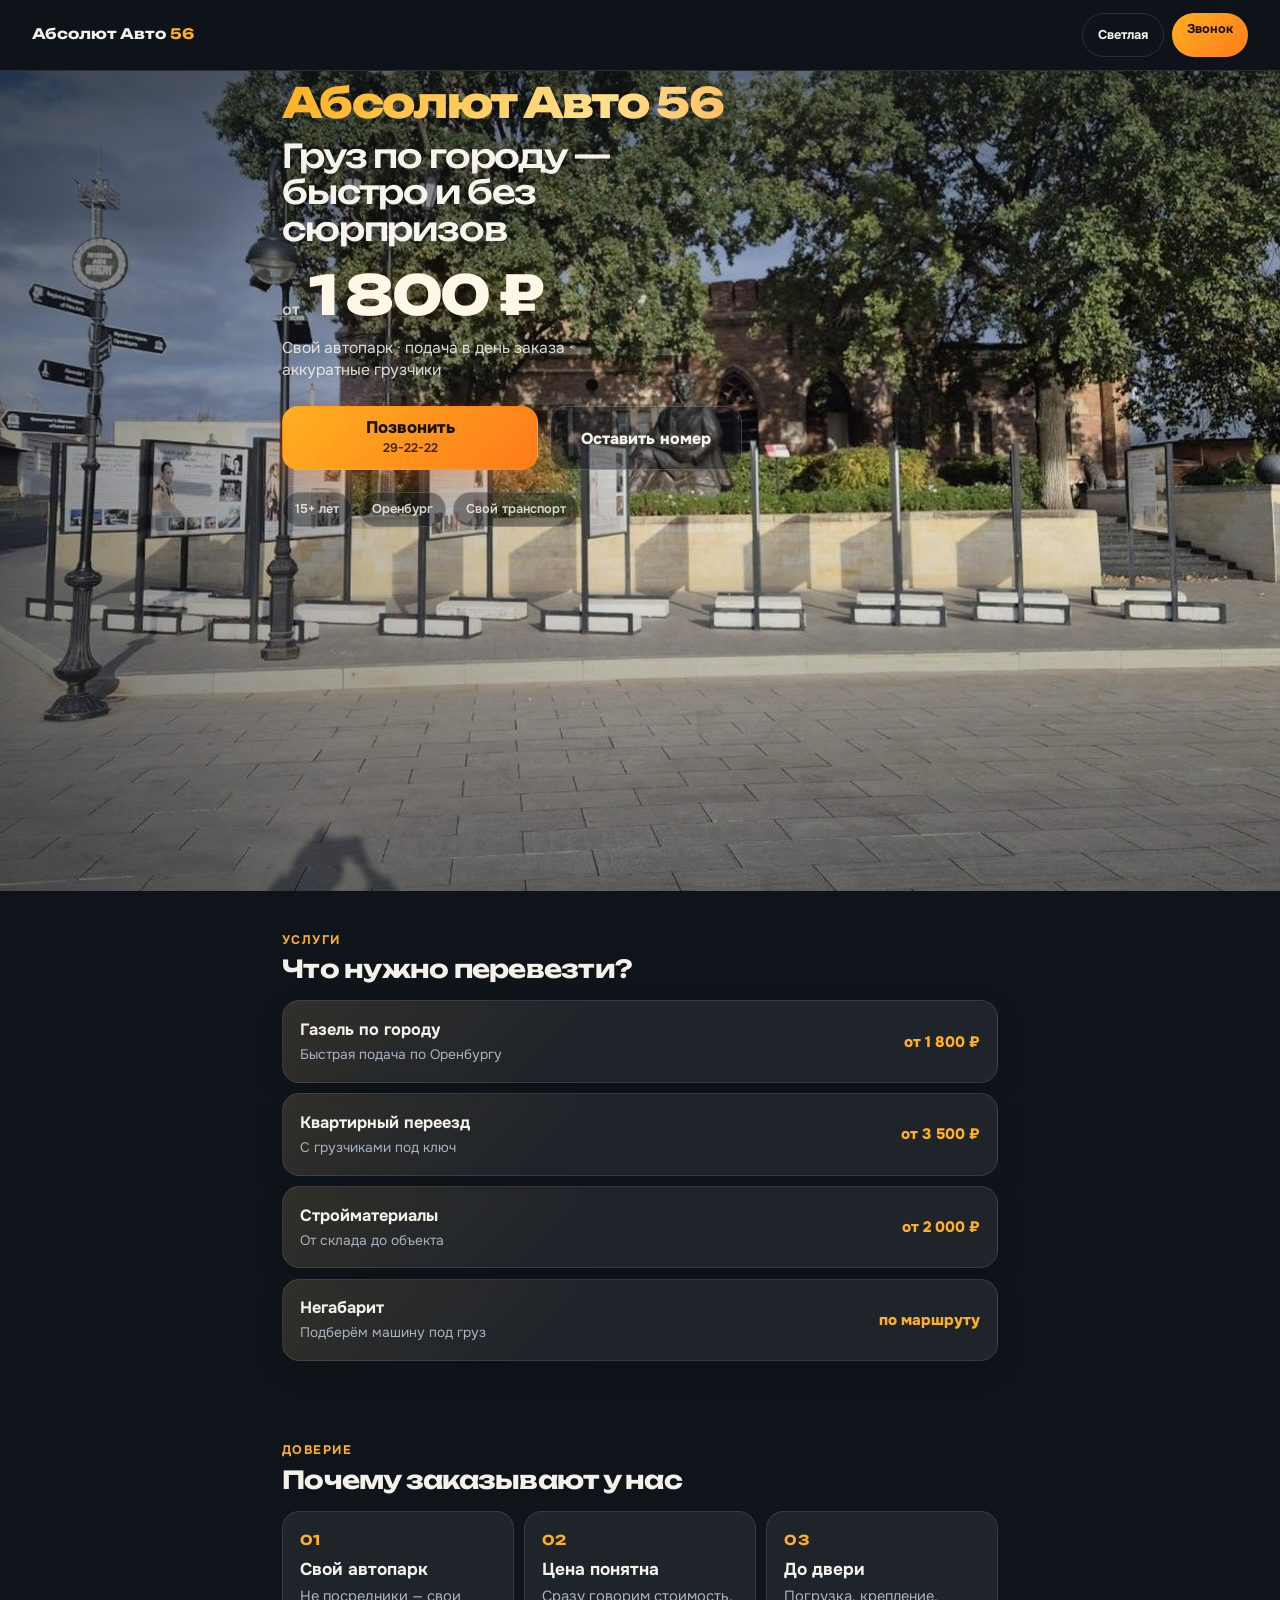
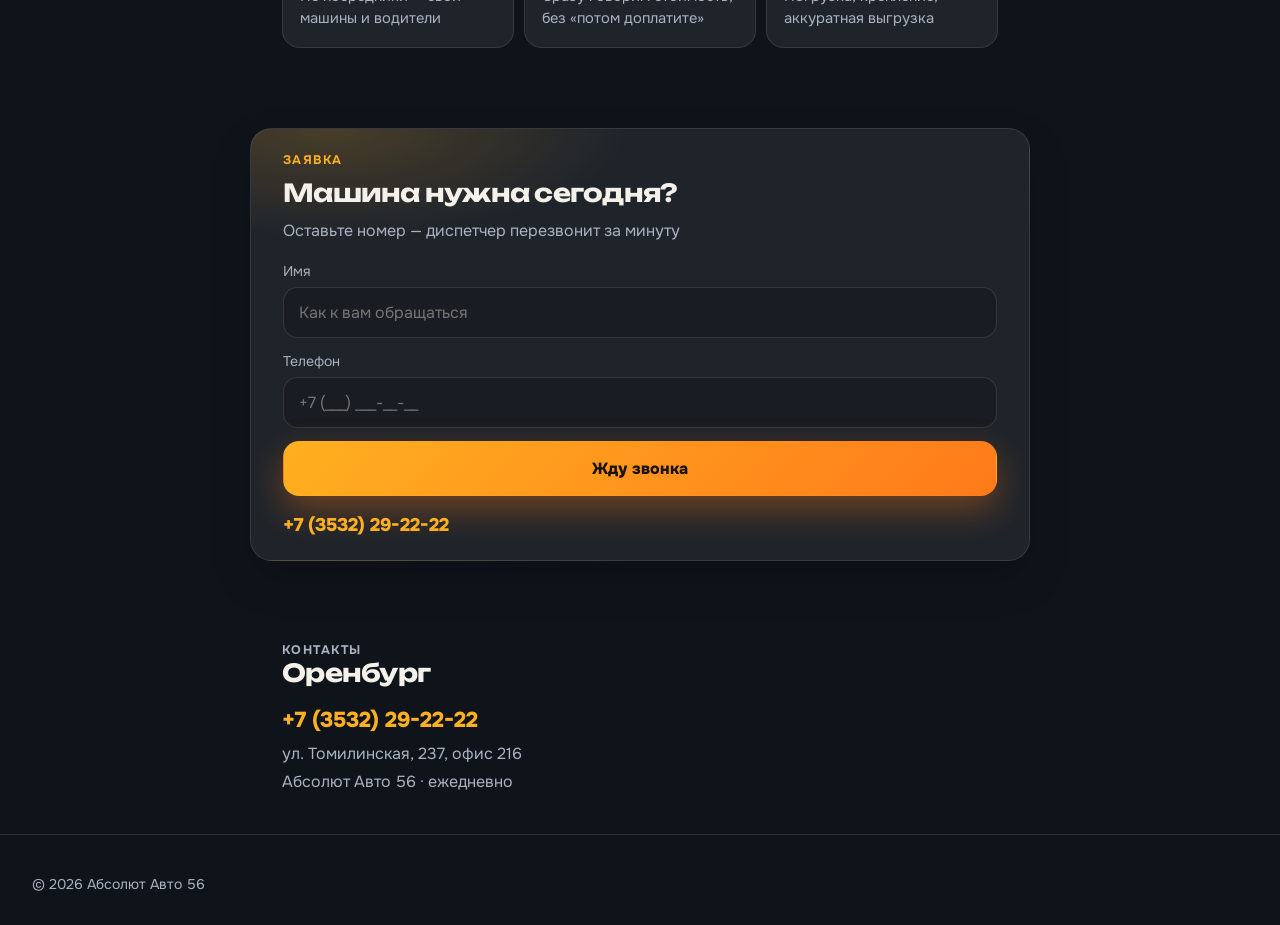
==== commit ffbe88cd: "Use real museum plaza photo as hero instead of AI composite." ====
--- a/index.html
+++ b/index.html
@@ -22,7 +22,7 @@
   <link rel="preconnect" href="https://fonts.googleapis.com" />
   <link rel="preconnect" href="https://fonts.gstatic.com" crossorigin />
   <link href="https://fonts.googleapis.com/css2?family=Onest:wght@400;500;600;700;800&family=Unbounded:wght@500;700;800&display=swap" rel="stylesheet" />
-  <link rel="stylesheet" href="styles.css?v=8" />
+  <link rel="stylesheet" href="styles.css?v=9" />
 </head>
 <body>
   <div class="atmosphere" aria-hidden="true">
@@ -47,7 +47,7 @@
     <section class="hero">
       <div class="hero-bg" aria-hidden="true">
         <img
-          src="assets/hero-gazel-right.jpg?v=8"
+          src="assets/hero-real-museum.jpg?v=9"
           alt=""
           width="1280"
           height="720"
--- a/styles.css
+++ b/styles.css
@@ -225,8 +225,8 @@
   width: 100%;
   height: 100%;
   object-fit: cover;
-  /* truck on the right; leave left for brand text */
-  object-position: 62% 68%;
+  /* real plaza photo: keep left open for brand text */
+  object-position: 35% 55%;
   transform: scale(1.02);
   animation: hero-ken 22s ease-in-out infinite alternate;
 }
@@ -239,17 +239,16 @@
   background:
     linear-gradient(
       180deg,
-      rgba(10, 14, 20, 0.55) 0%,
-      rgba(10, 14, 20, 0.22) 18%,
-      rgba(10, 14, 20, 0.05) 42%,
-      rgba(10, 14, 20, 0.08) 68%,
-      rgba(10, 14, 20, 0.55) 100%
+      rgba(10, 14, 20, 0.5) 0%,
+      rgba(10, 14, 20, 0.18) 22%,
+      rgba(10, 14, 20, 0.06) 48%,
+      rgba(10, 14, 20, 0.35) 100%
     ),
     linear-gradient(
-      105deg,
-      rgba(10, 14, 20, 0.4) 0%,
-      rgba(10, 14, 20, 0.12) 32%,
-      rgba(10, 14, 20, 0) 55%
+      100deg,
+      rgba(10, 14, 20, 0.45) 0%,
+      rgba(10, 14, 20, 0.15) 30%,
+      rgba(10, 14, 20, 0) 52%
     );
 }
 
@@ -652,7 +651,7 @@
   }
 
   .hero-bg img {
-    object-position: 58% 60%;
+    object-position: 40% 50%;
   }
 
   .cta-row {
